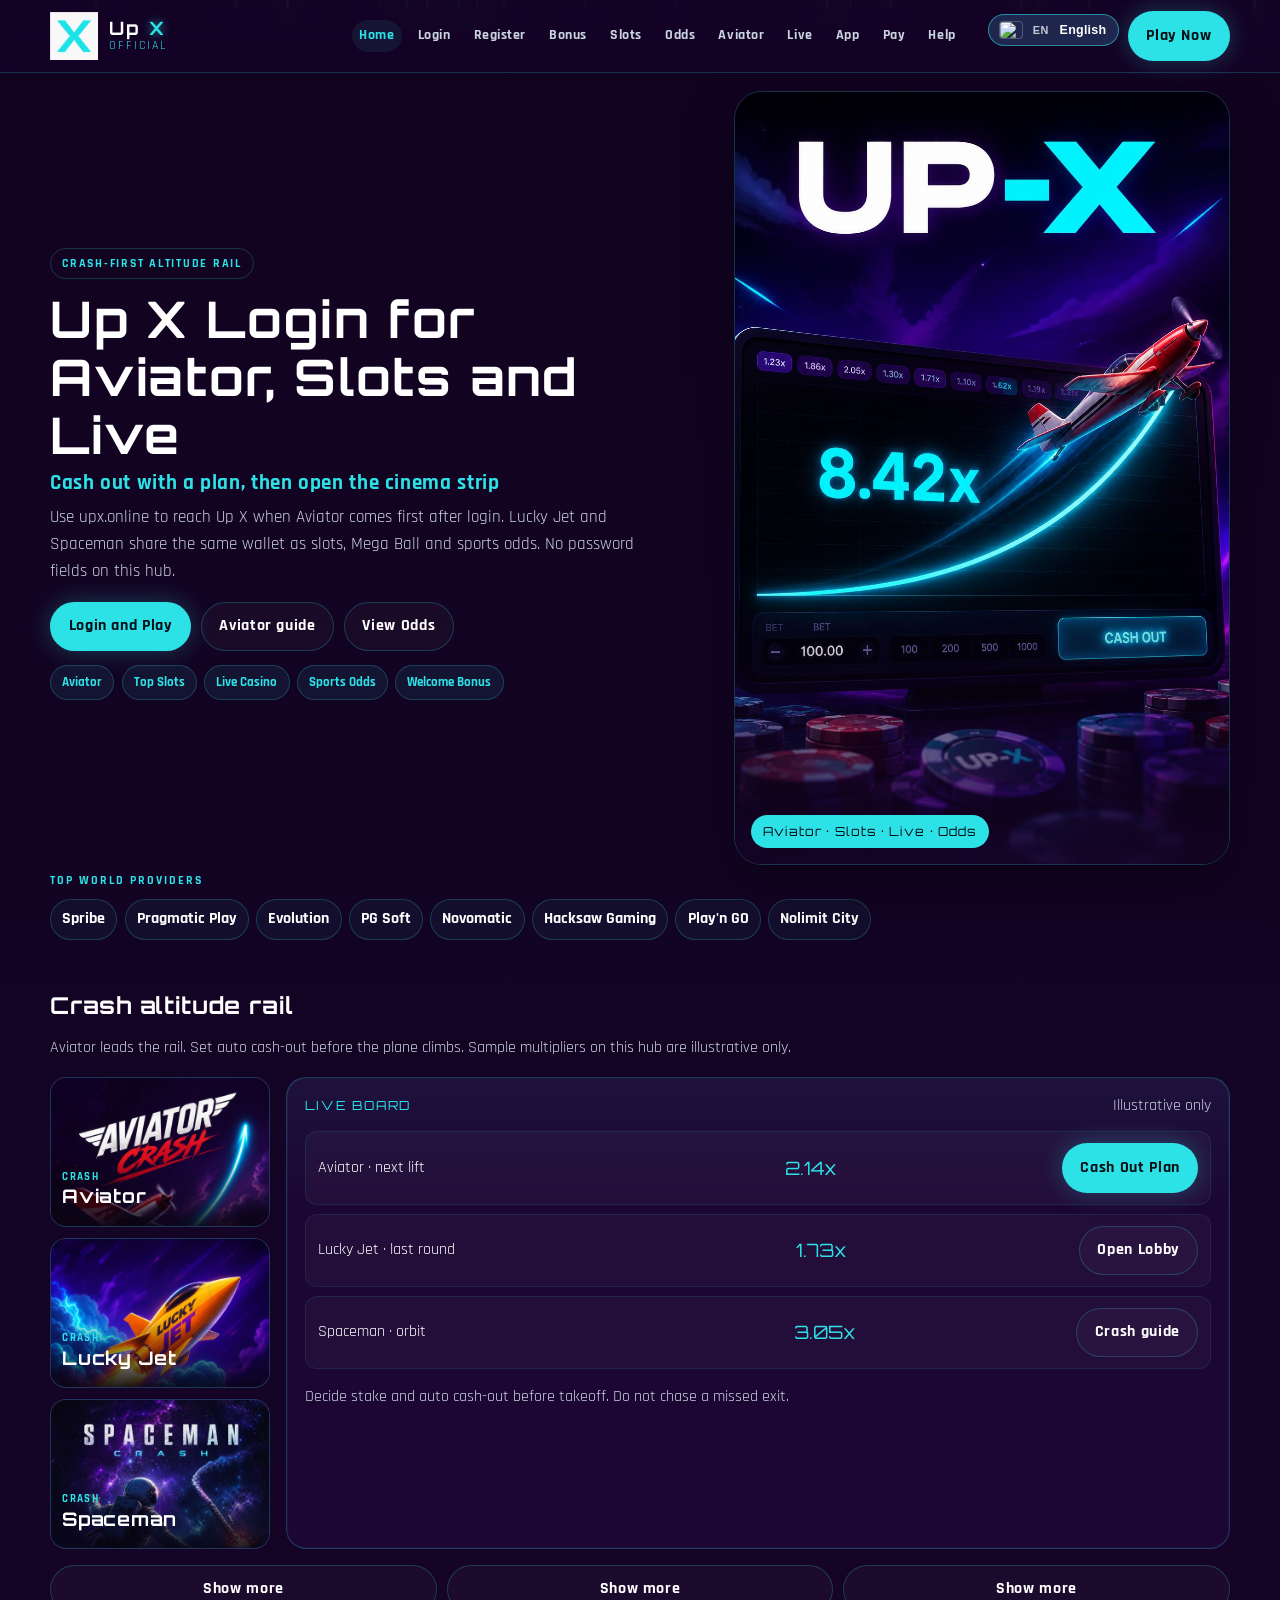
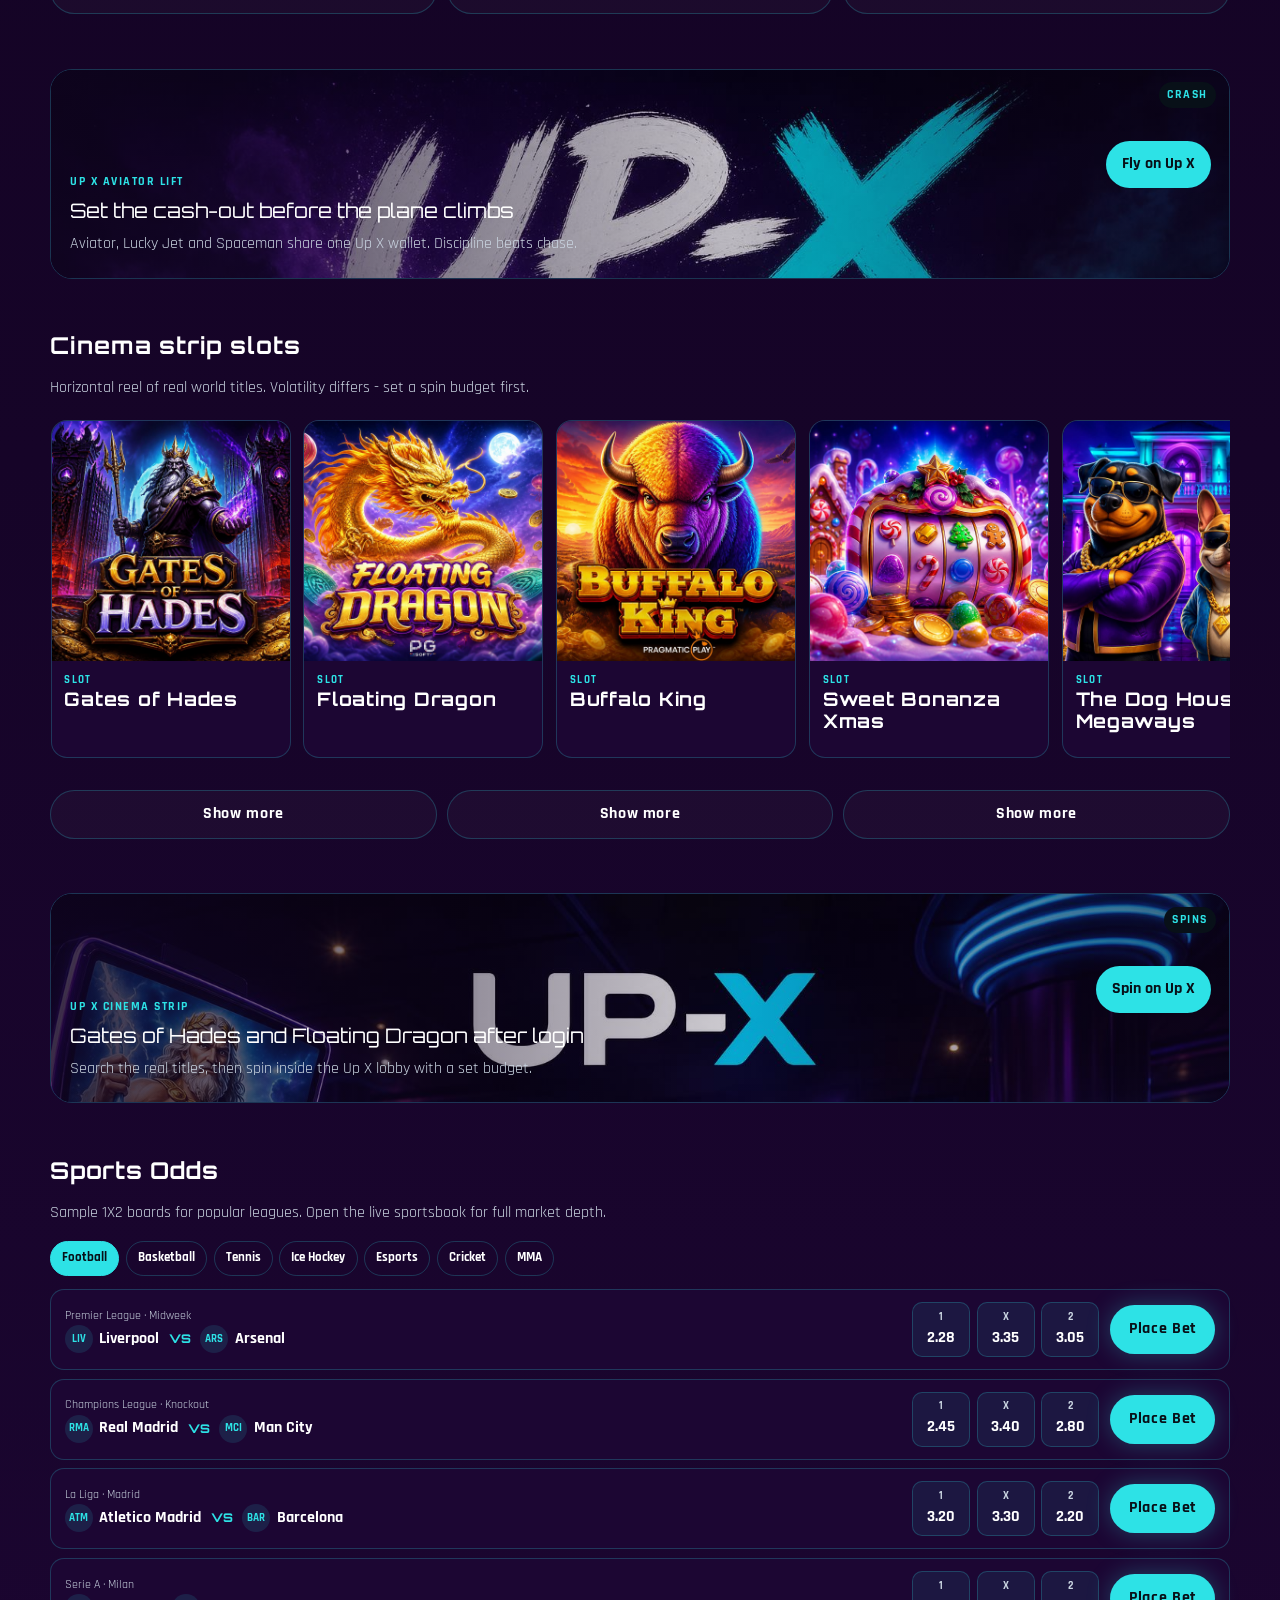
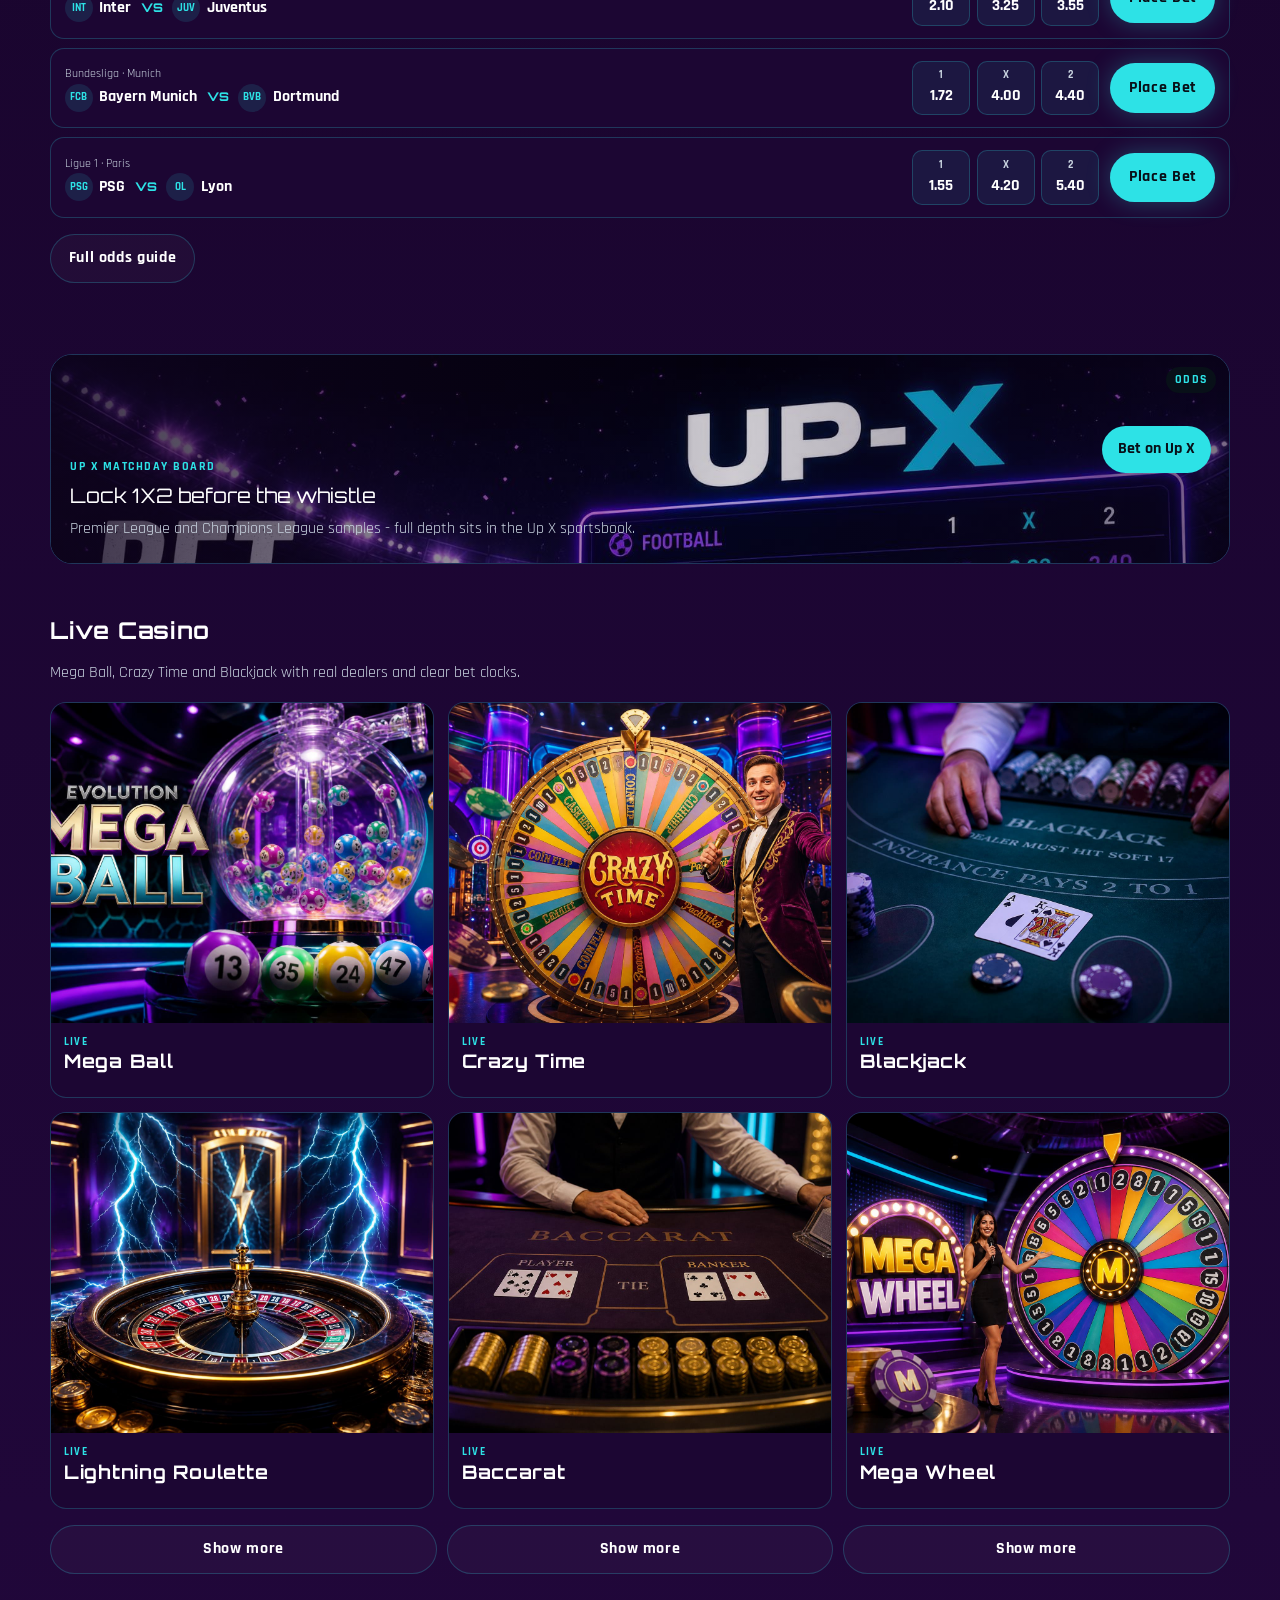
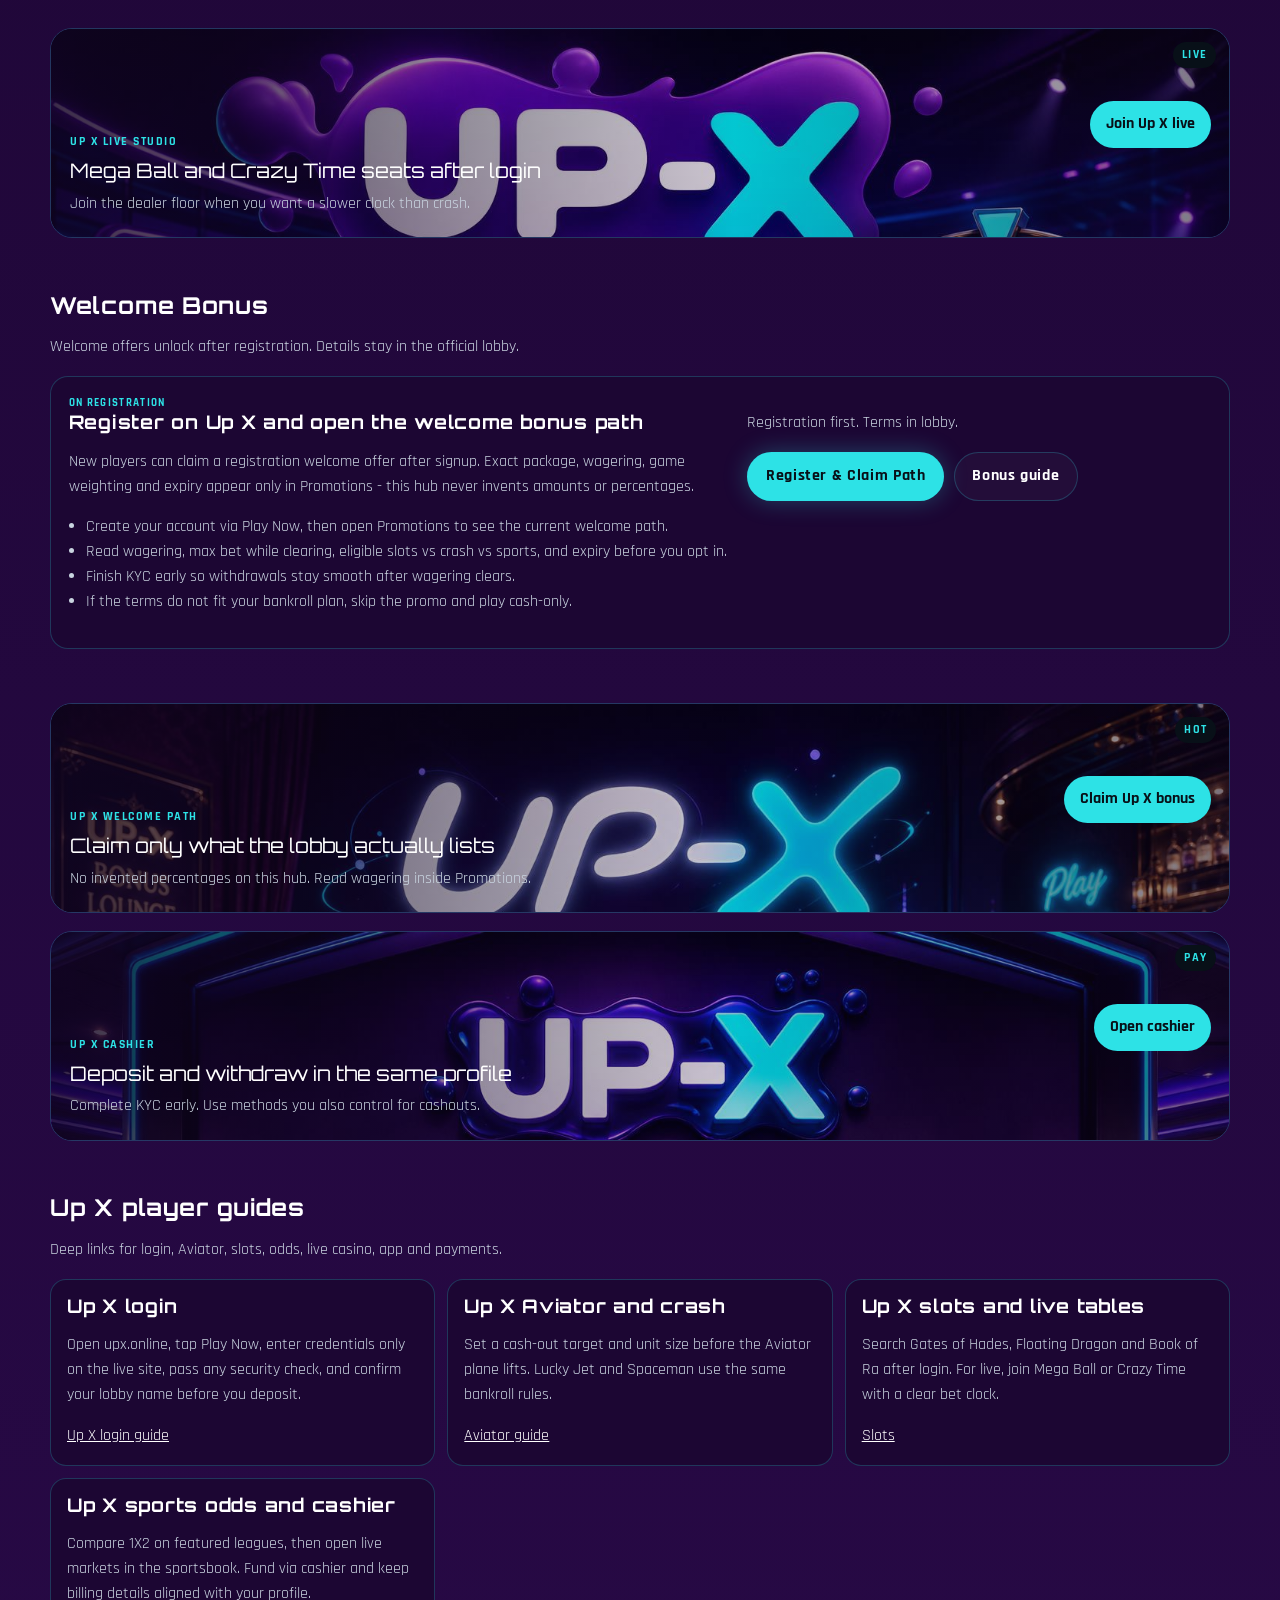
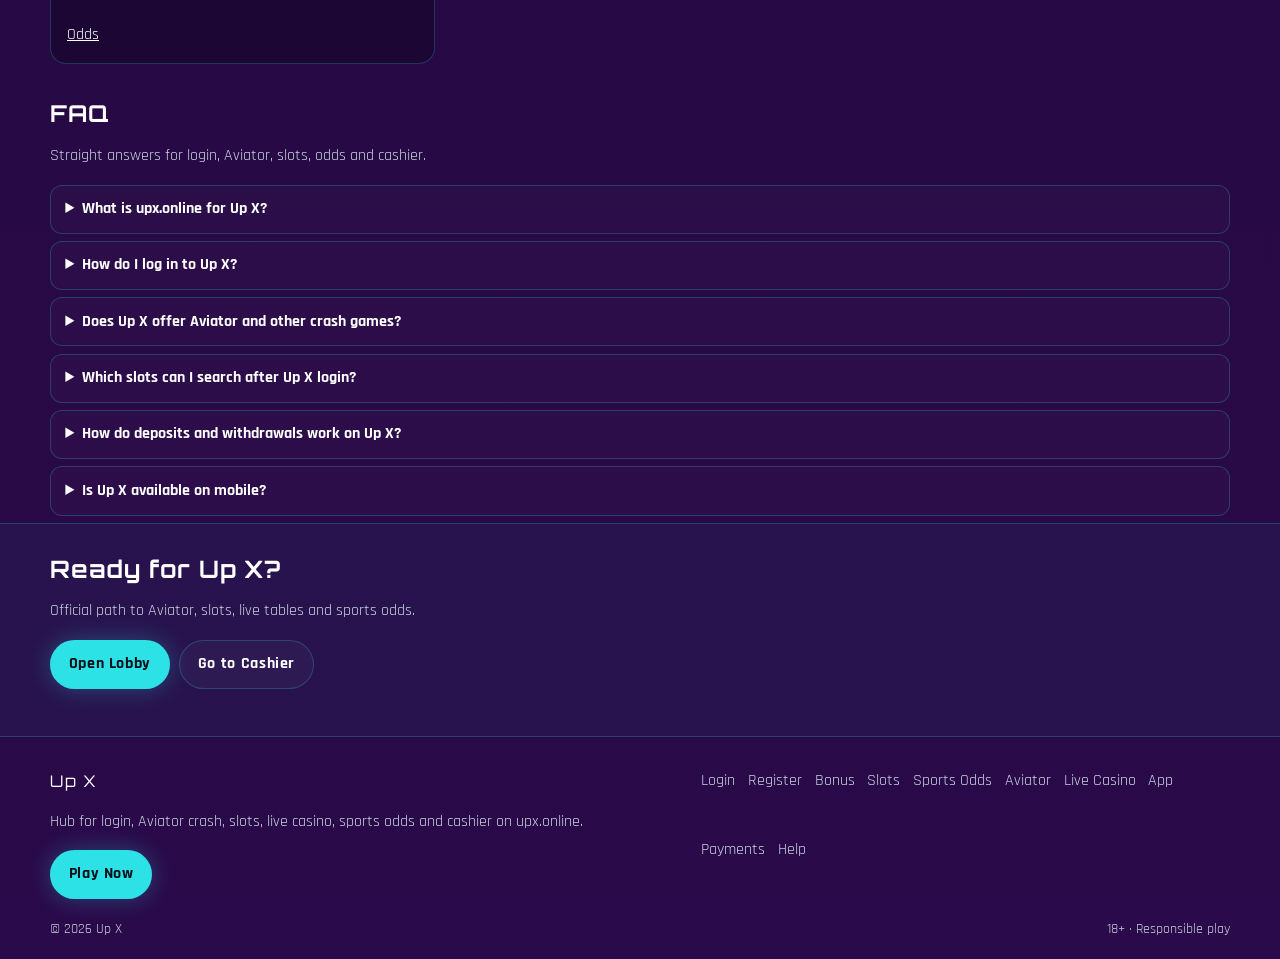
==== index.html @ b0c9d70b "Publish upx brand hub. Co-authored-by: Cursor <cursoragent@cursor.com>" ====
﻿<!DOCTYPE html>
<html lang="en">
<head>
<meta charset="utf-8">
<meta name="viewport" content="width=device-width, initial-scale=1">
<title>Up X Aviator Login, Slots & Live Casino | upx.online</title>
<meta name="description" content="Open Up X on upx.online for Aviator crash first, then slots, live tables and sports odds in one account. Login path, cashier and 18+.">
<meta name="keywords" content="Up X, Up X login, Up X Aviator, Up X slots, Gates of Hades, Floating Dragon, Buffalo King, upx.online">
<meta name="robots" content="index,follow,max-image-preview:large">
<link rel="canonical" href="https://upx.online/">
<link rel="alternate" hreflang="en" href="https://upx.online/?lang=en">
<link rel="alternate" hreflang="de" href="https://upx.online/?lang=de">
<link rel="alternate" hreflang="ru" href="https://upx.online/?lang=ru">
<link rel="alternate" hreflang="uk" href="https://upx.online/?lang=uk">
<link rel="alternate" hreflang="pl" href="https://upx.online/?lang=pl">
<link rel="alternate" hreflang="es" href="https://upx.online/?lang=es">
<link rel="alternate" hreflang="pt" href="https://upx.online/?lang=pt">
<link rel="alternate" hreflang="fr" href="https://upx.online/?lang=fr">
<link rel="alternate" hreflang="it" href="https://upx.online/?lang=it">
<link rel="alternate" hreflang="tr" href="https://upx.online/?lang=tr">
<link rel="alternate" hreflang="nl" href="https://upx.online/?lang=nl">
<link rel="alternate" hreflang="x-default" href="https://upx.online/">
<meta property="og:type" content="website">
<meta property="og:site_name" content="Up X">
<meta property="og:title" content="Up X Aviator Login, Slots & Live Casino | upx.online">
<meta property="og:description" content="Open Up X on upx.online for Aviator crash first, then slots, live tables and sports odds in one account. Login path, cashier and 18+.">
<meta property="og:url" content="https://upx.online/">
<meta property="og:image" content="https://upx.online/assets/og.jpg">
<meta name="twitter:card" content="summary_large_image">
<meta name="twitter:title" content="Up X Aviator Login, Slots & Live Casino | upx.online">
<meta name="twitter:description" content="Open Up X on upx.online for Aviator crash first, then slots, live tables and sports odds in one account. Login path, cashier and 18+.">
<meta name="twitter:image" content="https://upx.online/assets/og.jpg">
<link rel="icon" href="/favicon.ico" sizes="any">
<link rel="icon" type="image/png" sizes="48x48" href="/favicon-48x48.png">
<link rel="icon" type="image/png" sizes="96x96" href="/favicon-96x96.png">
<link rel="icon" type="image/png" sizes="192x192" href="/favicon-192x192.png">
<link rel="apple-touch-icon" sizes="180x180" href="/apple-touch-icon.png">
<link rel="manifest" href="/site.webmanifest">
<link rel="preconnect" href="https://fonts.googleapis.com">
<link rel="preconnect" href="https://fonts.gstatic.com" crossorigin>
<link href="https://fonts.googleapis.com/css2?family=Orbitron:wght@600;700&family=Rajdhani:wght@500;600;700&display=swap" rel="stylesheet">
<link rel="stylesheet" href="/css/styles.css">
<link rel="stylesheet" href="/css/i18n.css">
<script type="application/ld+json">{"@context":"https://schema.org","@type":"FAQPage","url":"https://upx.online/","mainEntity":[{"@type":"Question","name":"What is upx.online for Up X?","acceptedAnswer":{"@type":"Answer","text":"upx.online is the orientation hub for Up X login, Aviator crash, slots, live casino, sports odds and cashier. Tap Play Now and confirm you land on the live Up X platform."}},{"@type":"Question","name":"How do I log in to Up X?","acceptedAnswer":{"@type":"Answer","text":"Open Play Now from upx.online, enter your registered email or username and password on the live site, complete any security check, then confirm your account name in the lobby header."}},{"@type":"Question","name":"Does Up X offer Aviator and other crash games?","acceptedAnswer":{"@type":"Answer","text":"Yes. This hub puts Aviator, Lucky Jet and Spaceman first. Set an auto cash-out target before the round climbs."}},{"@type":"Question","name":"Which slots can I search after Up X login?","acceptedAnswer":{"@type":"Answer","text":"Search Gates of Hades, Floating Dragon, Buffalo King, Sweet Bonanza Xmas, The Dog House Megaways and Book of Ra, then set a spin budget."}},{"@type":"Question","name":"How do deposits and withdrawals work on Up X?","acceptedAnswer":{"@type":"Answer","text":"Fund via the cashier after login, complete KYC early if prompted, and use the same methods for withdrawals."}},{"@type":"Question","name":"Is Up X available on mobile?","acceptedAnswer":{"@type":"Answer","text":"One account works on phone and desktop browsers. Prefer a stable connection and log out after cash sessions on shared devices."}}]}</script>
<script type="application/ld+json">{"@context":"https://schema.org","@type":"WebSite","name":"Up X","url":"https://upx.online/","publisher":{"@type":"Organization","name":"Up X","url":"https://upx.online/","logo":"https://upx.online/assets/brand/logo.png"}}</script>
</head>
<body>
<div class="lift-field" aria-hidden="true"></div>
<header class="site-header" id="siteHeader">
<div class="wrap header-bar">
<a class="brand" href="/" aria-label="Up X home">
<span class="brand-mark"><img src="/assets/brand/logo.png" alt="Up X logo" width="48" height="48"></span>
<span class="brand-copy"><span class="brand-name">Up <span class="brand-x" data-i18n-skip="1">X</span></span><span class="brand-tag">Official</span></span>
</a>
<button class="nav-toggle" id="navToggle" aria-expanded="false" aria-controls="siteNav" type="button" aria-label="Open menu"><span></span><span></span><span></span></button>
<nav class="site-nav" id="siteNav" aria-label="Primary">
<a class="nav-link is-active" href="/">Home</a>
<a class="nav-link" href="/upx-login.html">Login</a>
<a class="nav-link" href="/upx-register.html">Register</a>
<a class="nav-link" href="/upx-bonus.html">Bonus</a>
<a class="nav-link" href="/upx-slots.html">Slots</a>
<a class="nav-link" href="/upx-odds.html">Odds</a>
<a class="nav-link" href="/upx-aviator.html">Aviator</a>
<a class="nav-link" href="/upx-live.html">Live</a>
<a class="nav-link" href="/upx-app.html">App</a>
<a class="nav-link" href="/upx-pay.html">Pay</a>
<a class="nav-link" href="/upx-help.html">Help</a>
</nav>
<div class="header-actions">
<div class="lang-switch" id="langSwitch">
<button type="button" class="lang-switch-btn" aria-haspopup="listbox" aria-expanded="false" aria-label="Language"><img class="lang-flag-img" src="https://flagcdn.com/w40/gb.png" width="22" height="16" alt="English flag" loading="lazy" decoding="async"><span class="lang-code">EN</span><span class="lang-name" data-i18n-skip="1">English</span></button>
<div class="lang-switch-panel" role="listbox"></div>
</div>
<a class="btn btn-accent header-cta" href="https://cdcdsd914.online/DsfPJkpz?sub_id_1=upx" rel="nofollow sponsored noopener" target="_blank">Play Now</a>
</div>
</div>
</header>
<section class="hero"><div class="wrap"><div class="hero-shell">
<div class="hero-copy">
<div class="eyebrow">Crash-first altitude rail</div>
<h1>Up X Login for Aviator, Slots and Live<span>Cash out with a plan, then open the cinema strip</span></h1>
<p class="lead">Use upx.online to reach Up X when Aviator comes first after login. Lucky Jet and Spaceman share the same wallet as slots, Mega Ball and sports odds. No password fields on this hub.</p>
<div class="cta-row">
<a class="btn btn-accent" href="https://cdcdsd914.online/DsfPJkpz?sub_id_1=upx" rel="nofollow sponsored noopener" target="_blank">Login and Play</a>
<a class="btn btn-ghost" href="/upx-aviator.html">Aviator guide</a>
<a class="btn btn-ghost" href="/upx-odds.html">View Odds</a>
</div>
<div class="hero-chips" aria-label="Quick links">
<a class="chip chip-hot" href="#crash">Aviator</a>
<a class="chip chip-hot" href="#slots">Top Slots</a>
<a class="chip chip-hot" href="#live">Live Casino</a>
<a class="chip chip-hot" href="#odds">Sports Odds</a>
<a class="chip chip-hot" href="#bonus">Welcome Bonus</a>
</div>
</div>
<div class="hero-visual" aria-label="Up X Aviator crash scene">
<img class="hero-img" src="/assets/hero.jpg" alt="Up X Aviator plane and crash terminal" width="768" height="1024" loading="eager">
<div class="hero-badge">Aviator  ·  Slots  ·  Live  ·  Odds</div>
</div>
</div></div></section>
<div class="wrap"><div class="providers-block">
<div class="providers-label">Top world providers</div>
<div class="providers-strip">
<a class="provider-chip" href="https://cdcdsd914.online/DsfPJkpz?sub_id_1=upx" rel="nofollow sponsored noopener" target="_blank">Spribe</a>
<a class="provider-chip" href="https://cdcdsd914.online/DsfPJkpz?sub_id_1=upx" rel="nofollow sponsored noopener" target="_blank">Pragmatic Play</a>
<a class="provider-chip" href="https://cdcdsd914.online/DsfPJkpz?sub_id_1=upx" rel="nofollow sponsored noopener" target="_blank">Evolution</a>
<a class="provider-chip" href="https://cdcdsd914.online/DsfPJkpz?sub_id_1=upx" rel="nofollow sponsored noopener" target="_blank">PG Soft</a>
<a class="provider-chip" href="https://cdcdsd914.online/DsfPJkpz?sub_id_1=upx" rel="nofollow sponsored noopener" target="_blank">Novomatic</a>
<a class="provider-chip" href="https://cdcdsd914.online/DsfPJkpz?sub_id_1=upx" rel="nofollow sponsored noopener" target="_blank">Hacksaw Gaming</a>
<a class="provider-chip" href="https://cdcdsd914.online/DsfPJkpz?sub_id_1=upx" rel="nofollow sponsored noopener" target="_blank">Play'n GO</a>
<a class="provider-chip" href="https://cdcdsd914.online/DsfPJkpz?sub_id_1=upx" rel="nofollow sponsored noopener" target="_blank">Nolimit City</a>
</div>
</div></div>
<section class="section" id="crash"><div class="wrap">
<div class="section-head">
<h2>Crash altitude rail</h2>
<p class="mute">Aviator leads the rail. Set auto cash-out before the plane climbs. Sample multipliers on this hub are illustrative only.</p>
</div>
<div class="crash-rail">
<div class="rail-stack">
<article class="rail-card"><a href="https://cdcdsd914.online/DsfPJkpz?sub_id_1=upx" rel="nofollow sponsored noopener" target="_blank"><img src="/assets/crash/crash-01.jpg" alt="Aviator" width="320" height="320" loading="lazy"><div class="card-meta"><div class="tag">Crash</div><h3>Aviator</h3></div></a></article>
<article class="rail-card"><a href="https://cdcdsd914.online/DsfPJkpz?sub_id_1=upx" rel="nofollow sponsored noopener" target="_blank"><img src="/assets/crash/crash-02.jpg" alt="Lucky Jet" width="320" height="320" loading="lazy"><div class="card-meta"><div class="tag">Crash</div><h3>Lucky Jet</h3></div></a></article>
<article class="rail-card"><a href="https://cdcdsd914.online/DsfPJkpz?sub_id_1=upx" rel="nofollow sponsored noopener" target="_blank"><img src="/assets/crash/crash-03.jpg" alt="Spaceman" width="320" height="320" loading="lazy"><div class="card-meta"><div class="tag">Crash</div><h3>Spaceman</h3></div></a></article>
</div>
<div class="terminal-board">
<div class="term-top"><span class="term-live">LIVE BOARD</span><span class="mute">Illustrative only</span></div>
<div class="term-rows">
<div class="term-row"><div>Aviator  ·  next lift</div><div class="term-mult">2.14x</div><a class="btn btn-accent" href="https://cdcdsd914.online/DsfPJkpz?sub_id_1=upx" rel="nofollow sponsored noopener" target="_blank">Cash Out Plan</a></div>
<div class="term-row"><div>Lucky Jet  ·  last round</div><div class="term-mult">1.73x</div><a class="btn btn-ghost" href="https://cdcdsd914.online/DsfPJkpz?sub_id_1=upx" rel="nofollow sponsored noopener" target="_blank">Open Lobby</a></div>
<div class="term-row"><div>Spaceman  ·  orbit</div><div class="term-mult">3.05x</div><a class="btn btn-ghost" href="/upx-aviator.html">Crash guide</a></div>
</div>
<p class="mute">Decide stake and auto cash-out before takeoff. Do not chase a missed exit.</p>
</div>
</div>
<div class="grid-more trio">
<a class="btn btn-ghost" href="https://cdcdsd914.online/DsfPJkpz?sub_id_1=upx" rel="nofollow sponsored noopener" target="_blank">Show more</a>
<a class="btn btn-ghost" href="https://cdcdsd914.online/DsfPJkpz?sub_id_1=upx" rel="nofollow sponsored noopener" target="_blank">Show more</a>
<a class="btn btn-ghost" href="https://cdcdsd914.online/DsfPJkpz?sub_id_1=upx" rel="nofollow sponsored noopener" target="_blank">Show more</a>
</div>
</div></section>
<div class="wrap"><a class="promo-fx" href="https://cdcdsd914.online/DsfPJkpz?sub_id_1=upx" rel="nofollow sponsored noopener" target="_blank"><span class="promo-badge">CRASH</span><div class="promo-media"><img src="/assets/promo/promo-crash.jpg" alt="Up X Aviator promo" width="1920" height="540" loading="lazy"></div><div class="promo-copy"><span class="promo-kicker">Up X Aviator lift</span><div class="promo-title">Set the cash-out before the plane climbs</div><p class="promo-sub">Aviator, Lucky Jet and Spaceman share one Up X wallet. Discipline beats chase.</p></div><span class="promo-cta">Fly on Up X</span></a></div>
<section class="section" id="slots"><div class="wrap">
<div class="section-head">
<h2>Cinema strip slots</h2>
<p class="mute">Horizontal reel of real world titles. Volatility differs - set a spin budget first.</p>
</div>
<div class="cinema-wrap"><div class="cinema-strip">
<article class="game-card"><a href="https://cdcdsd914.online/DsfPJkpz?sub_id_1=upx" rel="nofollow sponsored noopener" target="_blank"><img src="/assets/slots/slots-01.jpg" alt="Gates of Hades" width="320" height="240" loading="lazy"><div class="card-meta"><div class="tag">Slot</div><h3>Gates of Hades</h3></div></a></article>
<article class="game-card"><a href="https://cdcdsd914.online/DsfPJkpz?sub_id_1=upx" rel="nofollow sponsored noopener" target="_blank"><img src="/assets/slots/slots-02.jpg" alt="Floating Dragon" width="320" height="240" loading="lazy"><div class="card-meta"><div class="tag">Slot</div><h3>Floating Dragon</h3></div></a></article>
<article class="game-card"><a href="https://cdcdsd914.online/DsfPJkpz?sub_id_1=upx" rel="nofollow sponsored noopener" target="_blank"><img src="/assets/slots/slots-03.jpg" alt="Buffalo King" width="320" height="240" loading="lazy"><div class="card-meta"><div class="tag">Slot</div><h3>Buffalo King</h3></div></a></article>
<article class="game-card"><a href="https://cdcdsd914.online/DsfPJkpz?sub_id_1=upx" rel="nofollow sponsored noopener" target="_blank"><img src="/assets/slots/slots-04.jpg" alt="Sweet Bonanza Xmas" width="320" height="240" loading="lazy"><div class="card-meta"><div class="tag">Slot</div><h3>Sweet Bonanza Xmas</h3></div></a></article>
<article class="game-card"><a href="https://cdcdsd914.online/DsfPJkpz?sub_id_1=upx" rel="nofollow sponsored noopener" target="_blank"><img src="/assets/slots/slots-05.jpg" alt="The Dog House Megaways" width="320" height="240" loading="lazy"><div class="card-meta"><div class="tag">Slot</div><h3>The Dog House Megaways</h3></div></a></article>
<article class="game-card"><a href="https://cdcdsd914.online/DsfPJkpz?sub_id_1=upx" rel="nofollow sponsored noopener" target="_blank"><img src="/assets/slots/slots-06.jpg" alt="Book of Ra" width="320" height="240" loading="lazy"><div class="card-meta"><div class="tag">Slot</div><h3>Book of Ra</h3></div></a></article>
<article class="game-card"><a href="https://cdcdsd914.online/DsfPJkpz?sub_id_1=upx" rel="nofollow sponsored noopener" target="_blank"><img src="/assets/slots/slots-07.jpg" alt="Money Train 3" width="320" height="240" loading="lazy"><div class="card-meta"><div class="tag">Slot</div><h3>Money Train 3</h3></div></a></article>
<article class="game-card"><a href="https://cdcdsd914.online/DsfPJkpz?sub_id_1=upx" rel="nofollow sponsored noopener" target="_blank"><img src="/assets/slots/slots-08.jpg" alt="Extra Chilli" width="320" height="240" loading="lazy"><div class="card-meta"><div class="tag">Slot</div><h3>Extra Chilli</h3></div></a></article>
<article class="game-card"><a href="https://cdcdsd914.online/DsfPJkpz?sub_id_1=upx" rel="nofollow sponsored noopener" target="_blank"><img src="/assets/slots/slots-09.jpg" alt="Dead or Alive 2" width="320" height="240" loading="lazy"><div class="card-meta"><div class="tag">Slot</div><h3>Dead or Alive 2</h3></div></a></article>
<article class="game-card"><a href="https://cdcdsd914.online/DsfPJkpz?sub_id_1=upx" rel="nofollow sponsored noopener" target="_blank"><img src="/assets/slots/slots-10.jpg" alt="Le Bandit" width="320" height="240" loading="lazy"><div class="card-meta"><div class="tag">Slot</div><h3>Le Bandit</h3></div></a></article>
</div></div>
<div class="grid-more trio">
<a class="btn btn-ghost" href="https://cdcdsd914.online/DsfPJkpz?sub_id_1=upx" rel="nofollow sponsored noopener" target="_blank">Show more</a>
<a class="btn btn-ghost" href="https://cdcdsd914.online/DsfPJkpz?sub_id_1=upx" rel="nofollow sponsored noopener" target="_blank">Show more</a>
<a class="btn btn-ghost" href="https://cdcdsd914.online/DsfPJkpz?sub_id_1=upx" rel="nofollow sponsored noopener" target="_blank">Show more</a>
</div>
</div></section>
<div class="wrap"><a class="promo-fx" href="https://cdcdsd914.online/DsfPJkpz?sub_id_1=upx" rel="nofollow sponsored noopener" target="_blank"><span class="promo-badge">SPINS</span><div class="promo-media"><img src="/assets/promo/promo-slots.jpg" alt="Up X slots promo" width="1920" height="540" loading="lazy"></div><div class="promo-copy"><span class="promo-kicker">Up X cinema strip</span><div class="promo-title">Gates of Hades and Floating Dragon after login</div><p class="promo-sub">Search the real titles, then spin inside the Up X lobby with a set budget.</p></div><span class="promo-cta">Spin on Up X</span></a></div>
<section class="section" id="odds"><div class="wrap">
<div class="section-head">
<h2>Sports Odds</h2>
<p class="mute">Sample 1X2 boards for popular leagues. Open the live sportsbook for full market depth.</p>
</div>
<nav class="odds-sports" aria-label="Sports markets">
<a class="odds-sport is-active" href="https://cdcdsd914.online/DsfPJkpz?sub_id_1=upx" rel="nofollow sponsored noopener" target="_blank">Football</a>
<a class="odds-sport" href="https://cdcdsd914.online/DsfPJkpz?sub_id_1=upx" rel="nofollow sponsored noopener" target="_blank">Basketball</a>
<a class="odds-sport" href="https://cdcdsd914.online/DsfPJkpz?sub_id_1=upx" rel="nofollow sponsored noopener" target="_blank">Tennis</a>
<a class="odds-sport" href="https://cdcdsd914.online/DsfPJkpz?sub_id_1=upx" rel="nofollow sponsored noopener" target="_blank">Ice Hockey</a>
<a class="odds-sport" href="https://cdcdsd914.online/DsfPJkpz?sub_id_1=upx" rel="nofollow sponsored noopener" target="_blank">Esports</a>
<a class="odds-sport" href="https://cdcdsd914.online/DsfPJkpz?sub_id_1=upx" rel="nofollow sponsored noopener" target="_blank">Cricket</a>
<a class="odds-sport" href="https://cdcdsd914.online/DsfPJkpz?sub_id_1=upx" rel="nofollow sponsored noopener" target="_blank">MMA</a>
</nav>
<div class="odds-board">
<article class="odds-row"><div><div class="odds-meta">Premier League  ·  Midweek</div><div class="odds-match"><span class="team"><span class="team-badge">LIV</span><span class="team-name">Liverpool</span></span><span class="odds-vs">VS</span><span class="team"><span class="team-badge">ARS</span><span class="team-name">Arsenal</span></span></div></div><div class="odds-prices"><div class="price"><small>1</small>2.28</div><div class="price"><small>X</small>3.35</div><div class="price"><small>2</small>3.05</div></div><a class="btn btn-accent" href="https://cdcdsd914.online/DsfPJkpz?sub_id_1=upx" rel="nofollow sponsored noopener" target="_blank">Place Bet</a></article>
<article class="odds-row"><div><div class="odds-meta">Champions League  ·  Knockout</div><div class="odds-match"><span class="team"><span class="team-badge">RMA</span><span class="team-name">Real Madrid</span></span><span class="odds-vs">VS</span><span class="team"><span class="team-badge">MCI</span><span class="team-name">Man City</span></span></div></div><div class="odds-prices"><div class="price"><small>1</small>2.45</div><div class="price"><small>X</small>3.40</div><div class="price"><small>2</small>2.80</div></div><a class="btn btn-accent" href="https://cdcdsd914.online/DsfPJkpz?sub_id_1=upx" rel="nofollow sponsored noopener" target="_blank">Place Bet</a></article>
<article class="odds-row"><div><div class="odds-meta">La Liga  ·  Madrid</div><div class="odds-match"><span class="team"><span class="team-badge">ATM</span><span class="team-name">Atletico Madrid</span></span><span class="odds-vs">VS</span><span class="team"><span class="team-badge">BAR</span><span class="team-name">Barcelona</span></span></div></div><div class="odds-prices"><div class="price"><small>1</small>3.20</div><div class="price"><small>X</small>3.30</div><div class="price"><small>2</small>2.20</div></div><a class="btn btn-accent" href="https://cdcdsd914.online/DsfPJkpz?sub_id_1=upx" rel="nofollow sponsored noopener" target="_blank">Place Bet</a></article>
<article class="odds-row"><div><div class="odds-meta">Serie A  ·  Milan</div><div class="odds-match"><span class="team"><span class="team-badge">INT</span><span class="team-name">Inter</span></span><span class="odds-vs">VS</span><span class="team"><span class="team-badge">JUV</span><span class="team-name">Juventus</span></span></div></div><div class="odds-prices"><div class="price"><small>1</small>2.10</div><div class="price"><small>X</small>3.25</div><div class="price"><small>2</small>3.55</div></div><a class="btn btn-accent" href="https://cdcdsd914.online/DsfPJkpz?sub_id_1=upx" rel="nofollow sponsored noopener" target="_blank">Place Bet</a></article>
<article class="odds-row"><div><div class="odds-meta">Bundesliga  ·  Munich</div><div class="odds-match"><span class="team"><span class="team-badge">FCB</span><span class="team-name">Bayern Munich</span></span><span class="odds-vs">VS</span><span class="team"><span class="team-badge">BVB</span><span class="team-name">Dortmund</span></span></div></div><div class="odds-prices"><div class="price"><small>1</small>1.72</div><div class="price"><small>X</small>4.00</div><div class="price"><small>2</small>4.40</div></div><a class="btn btn-accent" href="https://cdcdsd914.online/DsfPJkpz?sub_id_1=upx" rel="nofollow sponsored noopener" target="_blank">Place Bet</a></article>
<article class="odds-row"><div><div class="odds-meta">Ligue 1  ·  Paris</div><div class="odds-match"><span class="team"><span class="team-badge">PSG</span><span class="team-name">PSG</span></span><span class="odds-vs">VS</span><span class="team"><span class="team-badge">OL</span><span class="team-name">Lyon</span></span></div></div><div class="odds-prices"><div class="price"><small>1</small>1.55</div><div class="price"><small>X</small>4.20</div><div class="price"><small>2</small>5.40</div></div><a class="btn btn-accent" href="https://cdcdsd914.online/DsfPJkpz?sub_id_1=upx" rel="nofollow sponsored noopener" target="_blank">Place Bet</a></article>
</div>
<p style="margin-top:1rem"><a class="btn btn-ghost" href="/upx-odds.html">Full odds guide</a></p>
</div></section>
<div class="wrap"><a class="promo-fx" href="https://cdcdsd914.online/DsfPJkpz?sub_id_1=upx" rel="nofollow sponsored noopener" target="_blank"><span class="promo-badge">ODDS</span><div class="promo-media"><img src="/assets/promo/promo-odds.jpg" alt="Up X odds promo" width="1920" height="540" loading="lazy"></div><div class="promo-copy"><span class="promo-kicker">Up X matchday board</span><div class="promo-title">Lock 1X2 before the whistle</div><p class="promo-sub">Premier League and Champions League samples - full depth sits in the Up X sportsbook.</p></div><span class="promo-cta">Bet on Up X</span></a></div>
<section class="section" id="live"><div class="wrap">
<div class="section-head">
<h2>Live Casino</h2>
<p class="mute">Mega Ball, Crazy Time and Blackjack with real dealers and clear bet clocks.</p>
</div>
<div class="live-grid">
<article class="game-card"><a href="https://cdcdsd914.online/DsfPJkpz?sub_id_1=upx" rel="nofollow sponsored noopener" target="_blank"><img src="/assets/live/live-01.jpg" alt="Mega Ball" width="320" height="320" loading="lazy"><div class="card-meta"><div class="tag">Live</div><h3>Mega Ball</h3></div></a></article>
<article class="game-card"><a href="https://cdcdsd914.online/DsfPJkpz?sub_id_1=upx" rel="nofollow sponsored noopener" target="_blank"><img src="/assets/live/live-02.jpg" alt="Crazy Time" width="320" height="320" loading="lazy"><div class="card-meta"><div class="tag">Live</div><h3>Crazy Time</h3></div></a></article>
<article class="game-card"><a href="https://cdcdsd914.online/DsfPJkpz?sub_id_1=upx" rel="nofollow sponsored noopener" target="_blank"><img src="/assets/live/live-03.jpg" alt="Blackjack" width="320" height="320" loading="lazy"><div class="card-meta"><div class="tag">Live</div><h3>Blackjack</h3></div></a></article>
<article class="game-card"><a href="https://cdcdsd914.online/DsfPJkpz?sub_id_1=upx" rel="nofollow sponsored noopener" target="_blank"><img src="/assets/live/live-04.jpg" alt="Lightning Roulette" width="320" height="320" loading="lazy"><div class="card-meta"><div class="tag">Live</div><h3>Lightning Roulette</h3></div></a></article>
<article class="game-card"><a href="https://cdcdsd914.online/DsfPJkpz?sub_id_1=upx" rel="nofollow sponsored noopener" target="_blank"><img src="/assets/live/live-05.jpg" alt="Baccarat" width="320" height="320" loading="lazy"><div class="card-meta"><div class="tag">Live</div><h3>Baccarat</h3></div></a></article>
<article class="game-card"><a href="https://cdcdsd914.online/DsfPJkpz?sub_id_1=upx" rel="nofollow sponsored noopener" target="_blank"><img src="/assets/live/live-06.jpg" alt="Mega Wheel" width="320" height="320" loading="lazy"><div class="card-meta"><div class="tag">Live</div><h3>Mega Wheel</h3></div></a></article>
</div>
<div class="grid-more trio">
<a class="btn btn-ghost" href="https://cdcdsd914.online/DsfPJkpz?sub_id_1=upx" rel="nofollow sponsored noopener" target="_blank">Show more</a>
<a class="btn btn-ghost" href="https://cdcdsd914.online/DsfPJkpz?sub_id_1=upx" rel="nofollow sponsored noopener" target="_blank">Show more</a>
<a class="btn btn-ghost" href="https://cdcdsd914.online/DsfPJkpz?sub_id_1=upx" rel="nofollow sponsored noopener" target="_blank">Show more</a>
</div>
</div></section>
<div class="wrap"><a class="promo-fx" href="https://cdcdsd914.online/DsfPJkpz?sub_id_1=upx" rel="nofollow sponsored noopener" target="_blank"><span class="promo-badge">LIVE</span><div class="promo-media"><img src="/assets/promo/promo-live.jpg" alt="Up X live promo" width="1920" height="540" loading="lazy"></div><div class="promo-copy"><span class="promo-kicker">Up X live studio</span><div class="promo-title">Mega Ball and Crazy Time seats after login</div><p class="promo-sub">Join the dealer floor when you want a slower clock than crash.</p></div><span class="promo-cta">Join Up X live</span></a></div>
<section class="section" id="bonus"><div class="wrap">
<div class="section-head">
<h2>Welcome Bonus</h2>
<p class="mute">Welcome offers unlock after registration. Details stay in the official lobby.</p>
</div>
<div class="bonus-box">
<div>
<div class="tag">On registration</div>
<h3>Register on Up X and open the welcome bonus path</h3>
<p class="mute">New players can claim a registration welcome offer after signup. Exact package, wagering, game weighting and expiry appear only in Promotions - this hub never invents amounts or percentages.</p>
<ul class="mute">
<li>Create your account via Play Now, then open Promotions to see the current welcome path.</li>
<li>Read wagering, max bet while clearing, eligible slots vs crash vs sports, and expiry before you opt in.</li>
<li>Finish KYC early so withdrawals stay smooth after wagering clears.</li>
<li>If the terms do not fit your bankroll plan, skip the promo and play cash-only.</li>
</ul>
</div>
<div>
<p class="mute">Registration first. Terms in lobby.</p>
<div class="cta-row">
<a class="btn btn-accent" href="https://cdcdsd914.online/DsfPJkpz?sub_id_1=upx" rel="nofollow sponsored noopener" target="_blank">Register &amp; Claim Path</a>
<a class="btn btn-ghost" href="/upx-bonus.html">Bonus guide</a>
</div>
</div>
</div>
</div></section>
<div class="wrap"><a class="promo-fx" href="https://cdcdsd914.online/DsfPJkpz?sub_id_1=upx" rel="nofollow sponsored noopener" target="_blank"><span class="promo-badge">HOT</span><div class="promo-media"><img src="/assets/promo/promo-bonus.jpg" alt="Up X bonus promo" width="1920" height="540" loading="lazy"></div><div class="promo-copy"><span class="promo-kicker">Up X welcome path</span><div class="promo-title">Claim only what the lobby actually lists</div><p class="promo-sub">No invented percentages on this hub. Read wagering inside Promotions.</p></div><span class="promo-cta">Claim Up X bonus</span></a></div>
<div class="wrap"><a class="promo-fx" href="https://cdcdsd914.online/DsfPJkpz?sub_id_1=upx" rel="nofollow sponsored noopener" target="_blank"><span class="promo-badge">PAY</span><div class="promo-media"><img src="/assets/promo/promo-pay.jpg" alt="Up X cashier promo" width="1920" height="540" loading="lazy"></div><div class="promo-copy"><span class="promo-kicker">Up X cashier</span><div class="promo-title">Deposit and withdraw in the same profile</div><p class="promo-sub">Complete KYC early. Use methods you also control for cashouts.</p></div><span class="promo-cta">Open cashier</span></a></div>
<section class="section" id="seo"><div class="wrap">
<div class="section-head">
<h2>Up X player guides</h2>
<p class="mute">Deep links for login, Aviator, slots, odds, live casino, app and payments.</p>
</div>
<div class="seo-stack">
<article class="seo-card"><h3>Up X login</h3><p class="mute">Open upx.online, tap Play Now, enter credentials only on the live site, pass any security check, and confirm your lobby name before you deposit.</p><a href="/upx-login.html">Up X login guide</a></article>
<article class="seo-card"><h3>Up X Aviator and crash</h3><p class="mute">Set a cash-out target and unit size before the Aviator plane lifts. Lucky Jet and Spaceman use the same bankroll rules.</p><a href="/upx-aviator.html">Aviator guide</a></article>
<article class="seo-card"><h3>Up X slots and live tables</h3><p class="mute">Search Gates of Hades, Floating Dragon and Book of Ra after login. For live, join Mega Ball or Crazy Time with a clear bet clock.</p><a href="/upx-slots.html">Slots</a></article>
<article class="seo-card"><h3>Up X sports odds and cashier</h3><p class="mute">Compare 1X2 on featured leagues, then open live markets in the sportsbook. Fund via cashier and keep billing details aligned with your profile.</p><a href="/upx-odds.html">Odds</a></article>
</div>
</div></section>
<section class="faq wrap" id="faq">
<div class="section-head"><h2>FAQ</h2><p class="mute">Straight answers for login, Aviator, slots, odds and cashier.</p></div>
<div class="faq-list">
<details class="faq-item"><summary>What is upx.online for Up X?</summary><p>upx.online is the orientation hub for Up X login, Aviator crash, slots, live casino, sports odds and cashier. Tap Play Now and confirm you land on the live Up X platform.</p></details>
<details class="faq-item"><summary>How do I log in to Up X?</summary><p>Open Play Now from upx.online, enter your registered email or username and password on the live site, complete any security check, then confirm your account name in the lobby header.</p></details>
<details class="faq-item"><summary>Does Up X offer Aviator and other crash games?</summary><p>Yes. This hub puts Aviator, Lucky Jet and Spaceman first. Set an auto cash-out target before the round climbs.</p></details>
<details class="faq-item"><summary>Which slots can I search after Up X login?</summary><p>Search Gates of Hades, Floating Dragon, Buffalo King, Sweet Bonanza Xmas, The Dog House Megaways and Book of Ra, then set a spin budget.</p></details>
<details class="faq-item"><summary>How do deposits and withdrawals work on Up X?</summary><p>Fund via the cashier after login, complete KYC early if prompted, and use the same methods for withdrawals.</p></details>
<details class="faq-item"><summary>Is Up X available on mobile?</summary><p>One account works on phone and desktop browsers. Prefer a stable connection and log out after cash sessions on shared devices.</p></details>
</div>
</section>
<section class="cta-band"><div class="wrap">
<h2>Ready for Up X?</h2>
<p class="mute">Official path to Aviator, slots, live tables and sports odds.</p>
<div class="cta-row">
<a class="btn btn-accent" href="https://cdcdsd914.online/DsfPJkpz?sub_id_1=upx" rel="nofollow sponsored noopener" target="_blank">Open Lobby</a>
<a class="btn btn-ghost" href="https://cdcdsd914.online/DsfPJkpz?sub_id_1=upx" rel="nofollow sponsored noopener" target="_blank">Go to Cashier</a>
</div>
</div></section>
<footer class="site-footer">
<div class="wrap footer-grid">
<div>
<div class="footer-brand">Up X</div>
<p class="mute">Hub for login, Aviator crash, slots, live casino, sports odds and cashier on upx.online.</p>
<a class="btn btn-accent" href="https://cdcdsd914.online/DsfPJkpz?sub_id_1=upx" rel="nofollow sponsored noopener" target="_blank">Play Now</a>
</div>
<div class="footer-links">
<a href="/upx-login.html">Login</a>
<a href="/upx-register.html">Register</a>
<a href="/upx-bonus.html">Bonus</a>
<a href="/upx-slots.html">Slots</a>
<a href="/upx-odds.html">Sports Odds</a>
<a href="/upx-aviator.html">Aviator</a>
<a href="/upx-live.html">Live Casino</a>
<a href="/upx-app.html">App</a>
<a href="/upx-pay.html">Payments</a>
<a href="/upx-help.html">Help</a>
</div>
</div>
<div class="wrap footer-base"><span>&copy; 2026 Up X</span><span>18+  ·  Responsible play</span></div>
</footer>
<script src="/js/main.js"></script>
<script src="/js/i18n-dict.js"></script>
<script src="/js/i18n-extra.js"></script>
<script src="/js/i18n-pages.js"></script>
<script src="/js/i18n-pages2.js"></script>
<script src="/js/i18n-pages3.js"></script>
<script src="/js/i18n-pages4.js"></script>
<script src="/js/i18n-pages5.js"></script>
<script src="/js/i18n.js"></script>
</body>
</html>
---- css/styles.css ----
:root{
  --bg:#160428;
  --bg-2:#2A0A4A;
  --surface:#1c0633;
  --surface-2:#24083f;
  --text:#FFFFFF;
  --mute:#c9d4e0;
  --accent:#2DE2E6;
  --accent-2:#7af4f6;
  --line:rgba(45,226,230,.22);
  --danger:#ff4d6d;
  --radius:18px;
  --wrap:1180px;
  --font:"Rajdhani",system-ui,sans-serif;
  --display:"Orbitron",system-ui,sans-serif;
}
*{box-sizing:border-box}
html,body{margin:0;padding:0}
html{scroll-behavior:smooth}
body{
  font-family:var(--font);
  background:
    radial-gradient(1200px 700px at 80% -10%,rgba(45,226,230,.12),transparent 50%),
    linear-gradient(180deg,#110320 0%,var(--bg) 28%,var(--bg-2) 100%);
  color:var(--text);
  line-height:1.55;
  min-height:100%;
}
img{max-width:100%;display:block}
a{color:inherit}
.wrap{width:min(var(--wrap),calc(100% - 1.6rem));margin-inline:auto}
.mute{color:var(--mute)}
.site-header{
  position:sticky;top:0;z-index:50;
  background:rgba(22,4,40,.72);
  backdrop-filter:blur(16px);
  border-bottom:1px solid var(--line);
}
.site-header.is-solid{background:rgba(22,4,40,.94)}
.header-bar{
  display:flex;align-items:center;gap:.8rem;
  min-height:72px;padding:.55rem 0;
}
.brand{display:flex;align-items:center;gap:.7rem;text-decoration:none;min-width:0}
.brand-mark{
  width:48px;height:48px;flex:0 0 48px;
  display:grid;place-items:center;
}
.brand-mark img{width:48px;height:48px;object-fit:contain}
.brand-copy{display:flex;flex-direction:column;min-width:0}
.brand-name{
  font-family:var(--display);
  font-size:1.15rem;letter-spacing:.12em;font-weight:700;
  line-height:1.05;padding-top:.08em;
}
.brand-x{
  color:var(--accent);
  text-shadow:0 0 10px rgba(45,226,230,.7);
  animation:xPulse 1.8s ease-in-out infinite;
}
.brand-tag{font-size:.72rem;letter-spacing:.16em;text-transform:uppercase;color:var(--accent)}
.site-nav{display:flex;flex-wrap:wrap;gap:.2rem .55rem;margin-left:auto}
.nav-link{
  text-decoration:none;font-weight:700;font-size:.86rem;letter-spacing:.04em;
  padding:.35rem .45rem;border-radius:999px;color:var(--mute);
}
.nav-link.is-active,.nav-link:hover{color:var(--accent);background:rgba(45,226,230,.08)}
.header-actions{display:flex;align-items:center;gap:.55rem;margin-left:.4rem}
.nav-toggle{display:none;width:42px;height:42px;border:1px solid var(--line);background:transparent;border-radius:10px}
.nav-toggle span{display:block;height:2px;margin:6px 9px;background:var(--accent)}
.btn{
  display:inline-flex;align-items:center;justify-content:center;gap:.4rem;
  min-height:44px;padding:.7rem 1.1rem;border-radius:999px;text-decoration:none;
  font-weight:800;letter-spacing:.04em;border:1px solid transparent;
}
.btn-accent{
  background:var(--accent);color:#081018;
  box-shadow:0 0 24px rgba(45,226,230,.28);
}
.btn-ghost{border-color:var(--line);color:var(--text);background:rgba(255,255,255,.03)}
.hero{padding:1.1rem 0 0}
.hero-shell{
  display:grid;grid-template-columns:minmax(0,1fr) minmax(280px,42%);
  gap:1.2rem;align-items:stretch;min-height:min(86vh,820px);
}
.hero-copy{display:flex;flex-direction:column;justify-content:center;padding:1rem 0 1.4rem}
.eyebrow{
  width:fit-content;padding:.28rem .7rem;border:1px solid var(--line);
  border-radius:999px;color:var(--accent);font-size:.78rem;letter-spacing:.14em;
  text-transform:uppercase;font-weight:800;
}
h1,h2,h3{font-family:var(--display);letter-spacing:.04em;line-height:1.15;margin:0 0 .55rem}
h1{font-size:clamp(1.7rem,4.4vw,3.15rem);margin-top:.7rem}
h1 span,h1 em{
  display:block;margin-top:.45rem;font-size:.42em;font-style:normal;
  color:var(--accent);font-family:var(--font);letter-spacing:.03em;font-weight:700;
}
.lead{font-size:1.08rem;max-width:38rem;color:var(--mute);margin:0 0 1.1rem}
.cta-row{display:flex;flex-wrap:wrap;gap:.6rem;margin-bottom:.9rem}
.hero-chips{display:flex;flex-wrap:wrap;gap:.45rem}
.chip,.odds-sport{
  display:inline-flex;align-items:center;padding:.38rem .7rem;border-radius:999px;
  border:1px solid var(--line);text-decoration:none;font-weight:700;font-size:.84rem;
}
.chip-hot{background:rgba(45,226,230,.08);color:var(--accent)}
.hero-visual{
  position:relative;border-radius:28px;overflow:hidden;min-height:520px;
  border:1px solid var(--line);box-shadow:0 20px 50px rgba(0,0,0,.35);
}
.hero-img{width:100%;height:100%;object-fit:cover;object-position:top center;min-height:520px}
.hero-visual::after{
  content:"";position:absolute;inset:auto 0 0;height:34%;
  background:linear-gradient(180deg,transparent,rgba(22,4,40,.88));
}
.hero-badge{
  position:absolute;left:1rem;bottom:1rem;z-index:2;
  font-family:var(--display);font-size:.78rem;letter-spacing:.08em;color:#081018;
  background:var(--accent);padding:.4rem .7rem;border-radius:999px;
}
.lift-field{position:fixed;inset:0;pointer-events:none;overflow:hidden;z-index:1}
.lift-dot{
  position:absolute;width:3px;height:10px;border-radius:99px;
  background:rgba(45,226,230,.55);
  animation:rise 7s linear infinite;
}
.section{padding:2.3rem 0}
.section-head{margin-bottom:1rem}
.section-head h2{font-size:1.45rem}
.crash-rail{
  display:grid;grid-template-columns:220px minmax(0,1fr);
  gap:1rem;align-items:stretch;
}
.rail-stack{display:flex;flex-direction:column;gap:.7rem}
.rail-card{
  position:relative;overflow:hidden;border-radius:16px;min-height:148px;
  border:1px solid var(--line);background:var(--surface);
}
.rail-card img{width:100%;height:148px;object-fit:cover;object-position:center top}
.rail-card .card-meta{position:absolute;left:0;right:0;bottom:0;padding:.55rem .7rem;background:linear-gradient(180deg,transparent,rgba(8,4,16,.9))}
.rail-card a{color:inherit;text-decoration:none}
.terminal-board{
  border:1px solid var(--line);
  background:
    linear-gradient(180deg,rgba(45,226,230,.05),transparent 28%),
    var(--surface);
  border-radius:20px;padding:1rem 1.1rem 1.15rem;
  box-shadow:inset 0 0 0 1px rgba(45,226,230,.05);
}
.term-top{display:flex;justify-content:space-between;gap:1rem;align-items:center;margin-bottom:.8rem}
.term-live{color:var(--accent);font-family:var(--display);letter-spacing:.14em;font-size:.78rem}
.term-rows{display:grid;gap:.55rem}
.term-row{
  display:grid;grid-template-columns:1.2fr .7fr auto;gap:.6rem;align-items:center;
  padding:.7rem .75rem;border-radius:12px;background:rgba(255,255,255,.03);
  border:1px solid rgba(45,226,230,.1);
}
.term-mult{font-family:var(--display);color:var(--accent);font-size:1.15rem}
.cinema-wrap{overflow:hidden}
.cinema-strip{
  display:flex;gap:.8rem;overflow-x:auto;padding:.2rem .1rem 1rem;
  scroll-snap-type:x mandatory;
}
.cinema-strip .game-card{flex:0 0 min(78vw,240px);scroll-snap-align:start}
.game-card{
  background:var(--surface);border:1px solid var(--line);border-radius:16px;overflow:hidden;
  transition:transform .45s cubic-bezier(.2,1.4,.3,1), box-shadow .45s;
}
.game-card a{color:inherit;text-decoration:none}
.game-card img{width:100%;aspect-ratio:4/3;object-fit:cover;object-position:top center}
.game-card:hover{transform:translateY(-10px);box-shadow:0 16px 30px rgba(45,226,230,.16)}
.card-meta{padding:.7rem .8rem 1rem}
.tag{font-size:.7rem;letter-spacing:.12em;text-transform:uppercase;color:var(--accent);font-weight:800}
.card-grid,.crash-grid,.live-grid{display:grid;grid-template-columns:repeat(3,minmax(0,1fr));gap:.85rem}
.grid-more{display:flex;gap:.6rem;flex-wrap:wrap;margin-top:1rem}
.grid-more.trio .btn{flex:1;min-width:8rem}
.promo-fx{
  position:relative;display:grid;grid-template-columns:minmax(0,1fr) auto;align-items:end;
  min-height:210px;margin:1.1rem 0;border-radius:22px;overflow:hidden;
  border:1px solid var(--line);text-decoration:none;
  animation:promoRise 1.1s cubic-bezier(.16,1,.3,1) both;
}
.promo-media{position:absolute;inset:0}
.promo-media img{width:100%;height:100%;object-fit:cover;object-position:top center}
.promo-fx::after{content:"";position:absolute;inset:0;background:linear-gradient(90deg,rgba(16,4,32,.82),rgba(16,4,32,.2) 58%,rgba(16,4,32,.55))}
.promo-copy,.promo-cta,.promo-badge{position:relative;z-index:2}
.promo-copy{padding:1.2rem 1.2rem 1.3rem}
.promo-kicker{display:block;color:var(--accent);font-size:.78rem;letter-spacing:.12em;text-transform:uppercase;font-weight:800}
.promo-title{font-family:var(--display);font-size:1.25rem;margin:.25rem 0 .35rem}
.promo-sub{margin:0;color:var(--mute);max-width:36rem}
.promo-cta{
  align-self:center;margin:0 1.1rem 1.1rem 0;padding:.7rem 1rem;border-radius:999px;
  background:var(--accent);color:#081018;font-weight:800;white-space:nowrap;
}
.promo-badge{
  position:absolute;top:.8rem;right:.8rem;z-index:3;
  padding:.25rem .55rem;border-radius:999px;background:#081018;color:var(--accent);
  font-size:.72rem;letter-spacing:.12em;font-weight:800;
}
.providers-block{padding:.4rem 0 1rem}
.providers-label{font-size:.78rem;letter-spacing:.16em;text-transform:uppercase;color:var(--accent);margin-bottom:.55rem;font-weight:800}
.providers-strip{display:flex;flex-wrap:wrap;gap:.45rem}
.provider-chip{
  text-decoration:none;padding:.45rem .7rem;border-radius:999px;
  border:1px solid var(--line);background:rgba(45,226,230,.05);font-weight:700;
}
.odds-sports{display:flex;flex-wrap:wrap;gap:.4rem;margin-bottom:.8rem}
.odds-sport.is-active{background:var(--accent);color:#081018;border-color:var(--accent)}
.odds-board{display:grid;gap:.55rem}
.odds-row{
  display:grid;grid-template-columns:minmax(0,1.4fr) auto auto;gap:.7rem;align-items:center;
  padding:.75rem .85rem;border-radius:14px;background:var(--surface);border:1px solid var(--line);
}
.odds-meta{font-size:.78rem;color:var(--mute)}
.odds-match{display:flex;align-items:center;gap:.6rem;font-weight:800}
.odds-vs{color:var(--accent);font-family:var(--display);font-size:.75rem}
.team{display:inline-flex;align-items:center;gap:.4rem}
.team-badge{
  width:28px;height:28px;border-radius:50%;display:grid;place-items:center;
  background:rgba(45,226,230,.12);color:var(--accent);font-size:.68rem;font-weight:800;
}
.odds-prices{display:flex;gap:.4rem}
.price{
  min-width:58px;padding:.35rem .45rem;border-radius:10px;text-align:center;
  background:rgba(45,226,230,.08);border:1px solid var(--line);font-weight:800;
}
.price small{display:block;color:var(--mute);font-size:.68rem}
.bonus-box{
  display:grid;grid-template-columns:minmax(0,1fr) minmax(220px,.7fr);
  gap:1rem;padding:1.1rem;border-radius:18px;background:var(--surface);border:1px solid var(--line);
}
.bonus-box ul{padding-left:1.1rem}
.seo-stack,.chapter-grid{display:grid;grid-template-columns:repeat(3,minmax(0,1fr));gap:.75rem}
.seo-card,.chapter{
  padding:1rem;border-radius:16px;background:var(--surface);border:1px solid var(--line);
}
.chapter-n{font-family:var(--display);color:var(--accent);font-size:.9rem}
.faq-item{border:1px solid var(--line);border-radius:12px;padding:.7rem .9rem;margin-bottom:.45rem;background:rgba(255,255,255,.02)}
.faq-item summary{cursor:pointer;font-weight:800}
.related .chip-row{display:flex;flex-wrap:wrap;gap:.45rem}
.cta-band{padding:2rem 0;border-top:1px solid var(--line);border-bottom:1px solid var(--line);background:rgba(45,226,230,.04)}
.page-hero{padding:1.2rem 0 0}
.page-hero-shell{display:grid;grid-template-columns:minmax(0,1fr) minmax(240px,38%);gap:1rem;align-items:center}
.page-hero-visual{border-radius:22px;overflow:hidden;min-height:280px;border:1px solid var(--line)}
.page-hero-visual img{width:100%;height:100%;min-height:280px;object-fit:cover;object-position:top center}
.site-footer{padding:2rem 0 1.2rem}
.footer-grid{display:grid;grid-template-columns:minmax(0,1.2fr) minmax(0,1fr);gap:1rem}
.footer-brand{font-family:var(--display);letter-spacing:.1em;margin-bottom:.4rem}
.footer-links{display:flex;flex-wrap:wrap;gap:.45rem .8rem}
.footer-links a{color:var(--mute);text-decoration:none}
.footer-base{display:flex;justify-content:space-between;gap:1rem;margin-top:1.2rem;color:var(--mute);font-size:.86rem}
@keyframes xPulse{
  0%,100%{opacity:1;text-shadow:0 0 8px rgba(45,226,230,.45)}
  50%{opacity:.72;text-shadow:0 0 22px rgba(45,226,230,.95)}
}
@keyframes rise{
  0%{transform:translateY(110vh);opacity:0}
  15%{opacity:.8}
  100%{transform:translateY(-12vh);opacity:0}
}
@keyframes promoRise{
  from{transform:translateY(28px);opacity:0}
  to{transform:none;opacity:1}
}
@media (max-width:1099px){
  .header-bar{flex-wrap:wrap}
  .site-nav{
    display:none;width:100%;flex-direction:column;padding:.4rem 0 .7rem;
  }
  body.nav-open .site-nav{display:flex}
  .nav-toggle{display:inline-block}
  .header-actions{margin-left:auto}
  .hero-shell,.crash-rail,.page-hero-shell,.bonus-box,.footer-grid,.seo-stack,.chapter-grid{grid-template-columns:1fr}
  .card-grid,.crash-grid,.live-grid{grid-template-columns:repeat(2,minmax(0,1fr))}
  .odds-row{grid-template-columns:1fr}
  .promo-fx{grid-template-columns:1fr}
  .promo-cta{margin:0 1rem 1rem}
  h1{overflow-wrap:anywhere}
  .lead,.cta-row{overflow:visible}
}
@media (max-width:430px){
  .card-grid,.crash-grid,.live-grid,.seo-stack,.chapter-grid{grid-template-columns:1fr}
  .hero-visual,.hero-img{min-height:360px}
}
@media (prefers-reduced-motion:reduce){
  *,*::before,*::after{animation:none!important;transition:none!important}
  .lift-field{display:none}
  .game-card:hover{transform:none}
}
---- css/i18n.css ----
.lang-switch{position:relative!important;z-index:320!important;flex:0 0 auto;margin-left:.35rem;align-self:center}
.lang-switch-btn{
  display:inline-flex;align-items:center;gap:.42rem;
  padding:.42rem .72rem;border-radius:999px;cursor:pointer;
  border:1px solid color-mix(in srgb,var(--accent) 40%,var(--line));
  background:color-mix(in srgb,var(--surface) 85%,var(--accent));
  color:var(--text);font-size:.78rem;font-weight:800;letter-spacing:.02em;
  text-transform:none!important;
}
.lang-switch-btn:hover,.lang-switch.is-open .lang-switch-btn{border-color:var(--accent)}
.lang-flag-img{
  width:22px;height:16px;object-fit:cover;border-radius:3px;flex:0 0 auto;
  box-shadow:0 0 0 1px rgba(255,255,255,.22);display:block;
}
.lang-switch-btn .lang-code,.lang-option .lang-code{
  font-size:.68rem;font-weight:900;letter-spacing:.06em;opacity:.75;min-width:1.5rem;
}
.lang-switch-btn .lang-name{white-space:nowrap}
.lang-switch-panel{
  position:absolute!important;top:calc(100% + 6px)!important;right:0!important;left:auto!important;
  bottom:auto!important;transform:none!important;inset:auto!important;
  min-width:14rem;width:max-content;max-width:min(18rem,92vw);
  padding:.45rem;border-radius:14px;
  background:color-mix(in srgb,var(--surface) 96%,#000);
  border:1px solid color-mix(in srgb,var(--accent) 35%,var(--line));
  box-shadow:0 18px 40px rgba(0,0,0,.5);
  display:none!important;
  max-height:min(70vh,22rem);overflow:auto;z-index:400!important;
}
.lang-switch.is-open .lang-switch-panel{display:grid!important;gap:.2rem}
.lang-option{
  display:flex!important;align-items:center;gap:.55rem;width:100%;text-align:left;
  padding:.55rem .65rem;border:0;border-radius:10px;cursor:pointer;
  background:transparent;color:var(--text);font-size:.86rem;font-weight:650;white-space:nowrap;
}
.lang-option:hover,.lang-option.is-active{background:color-mix(in srgb,var(--accent) 18%,transparent)}
.lang-option.is-active{color:var(--accent)}
@media (max-width:1099px){
  .lang-switch{order:3}
  .lang-switch-btn .lang-name{display:none}
}
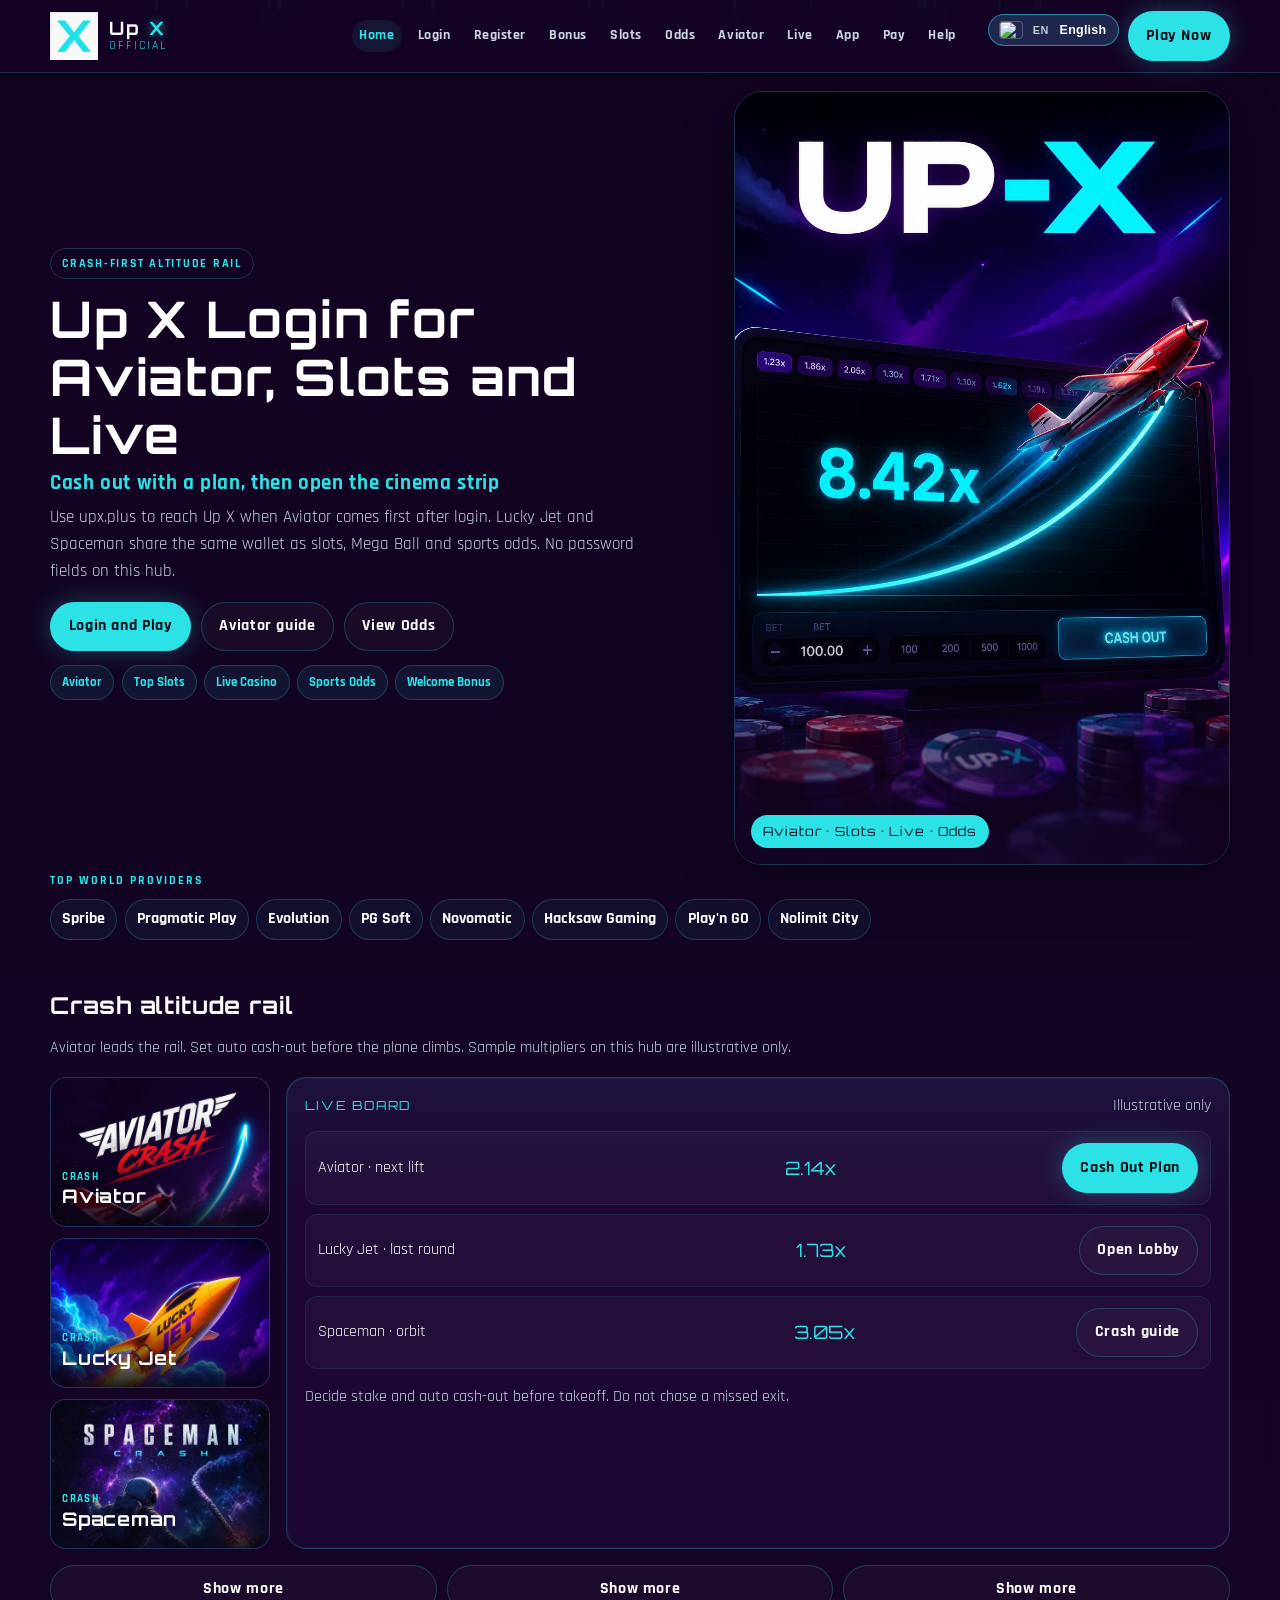
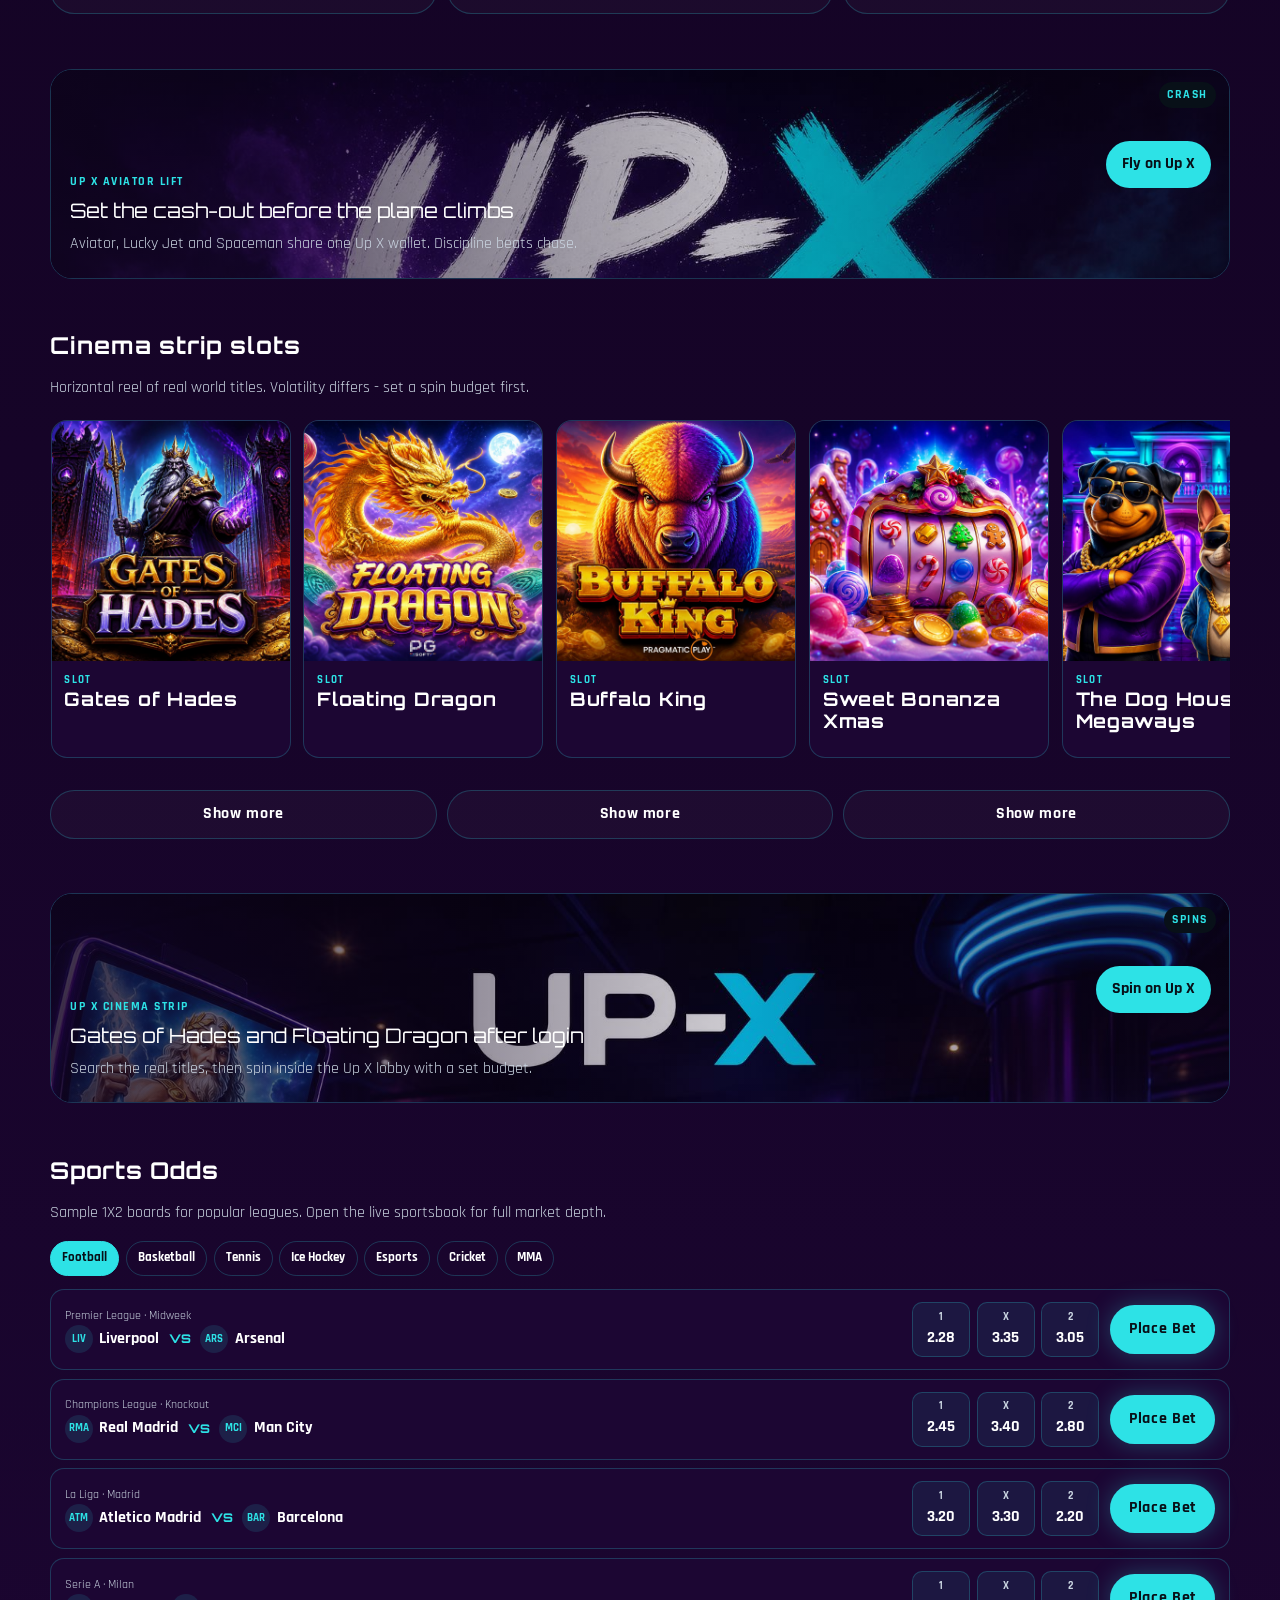
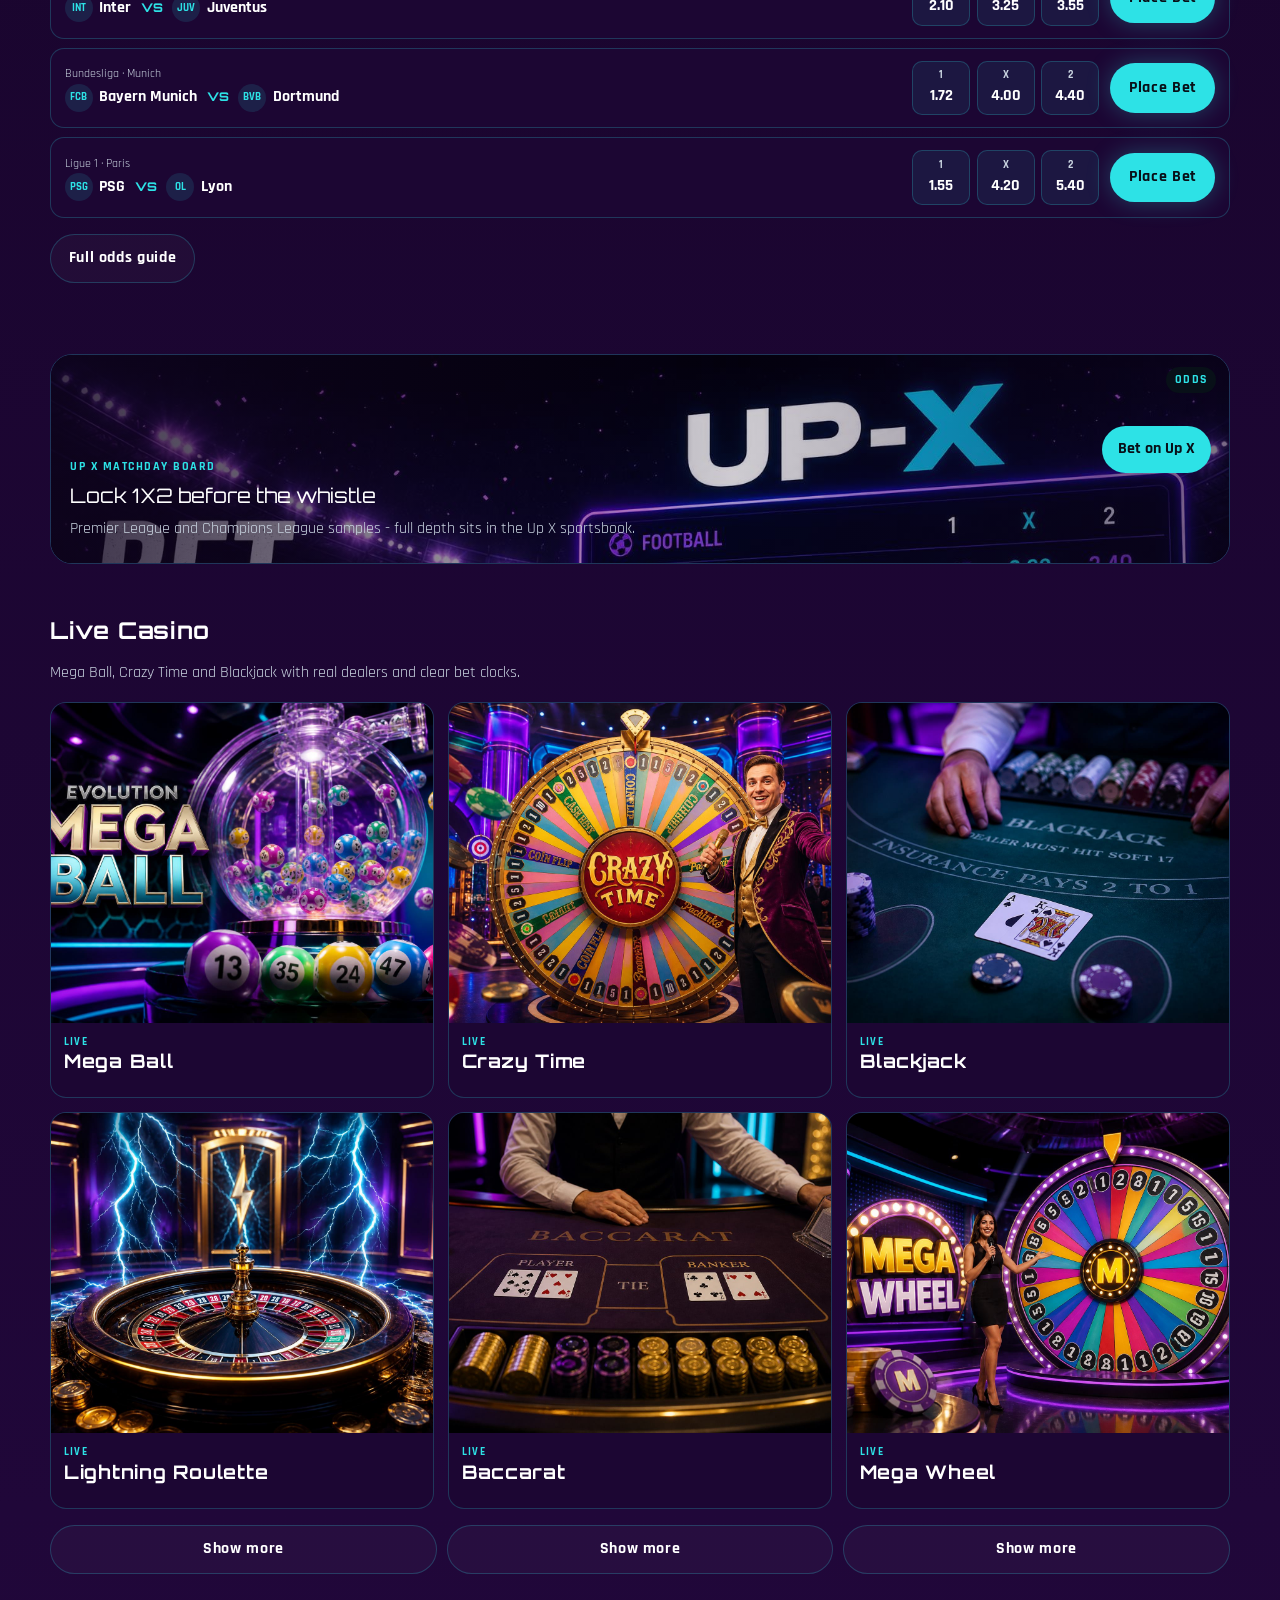
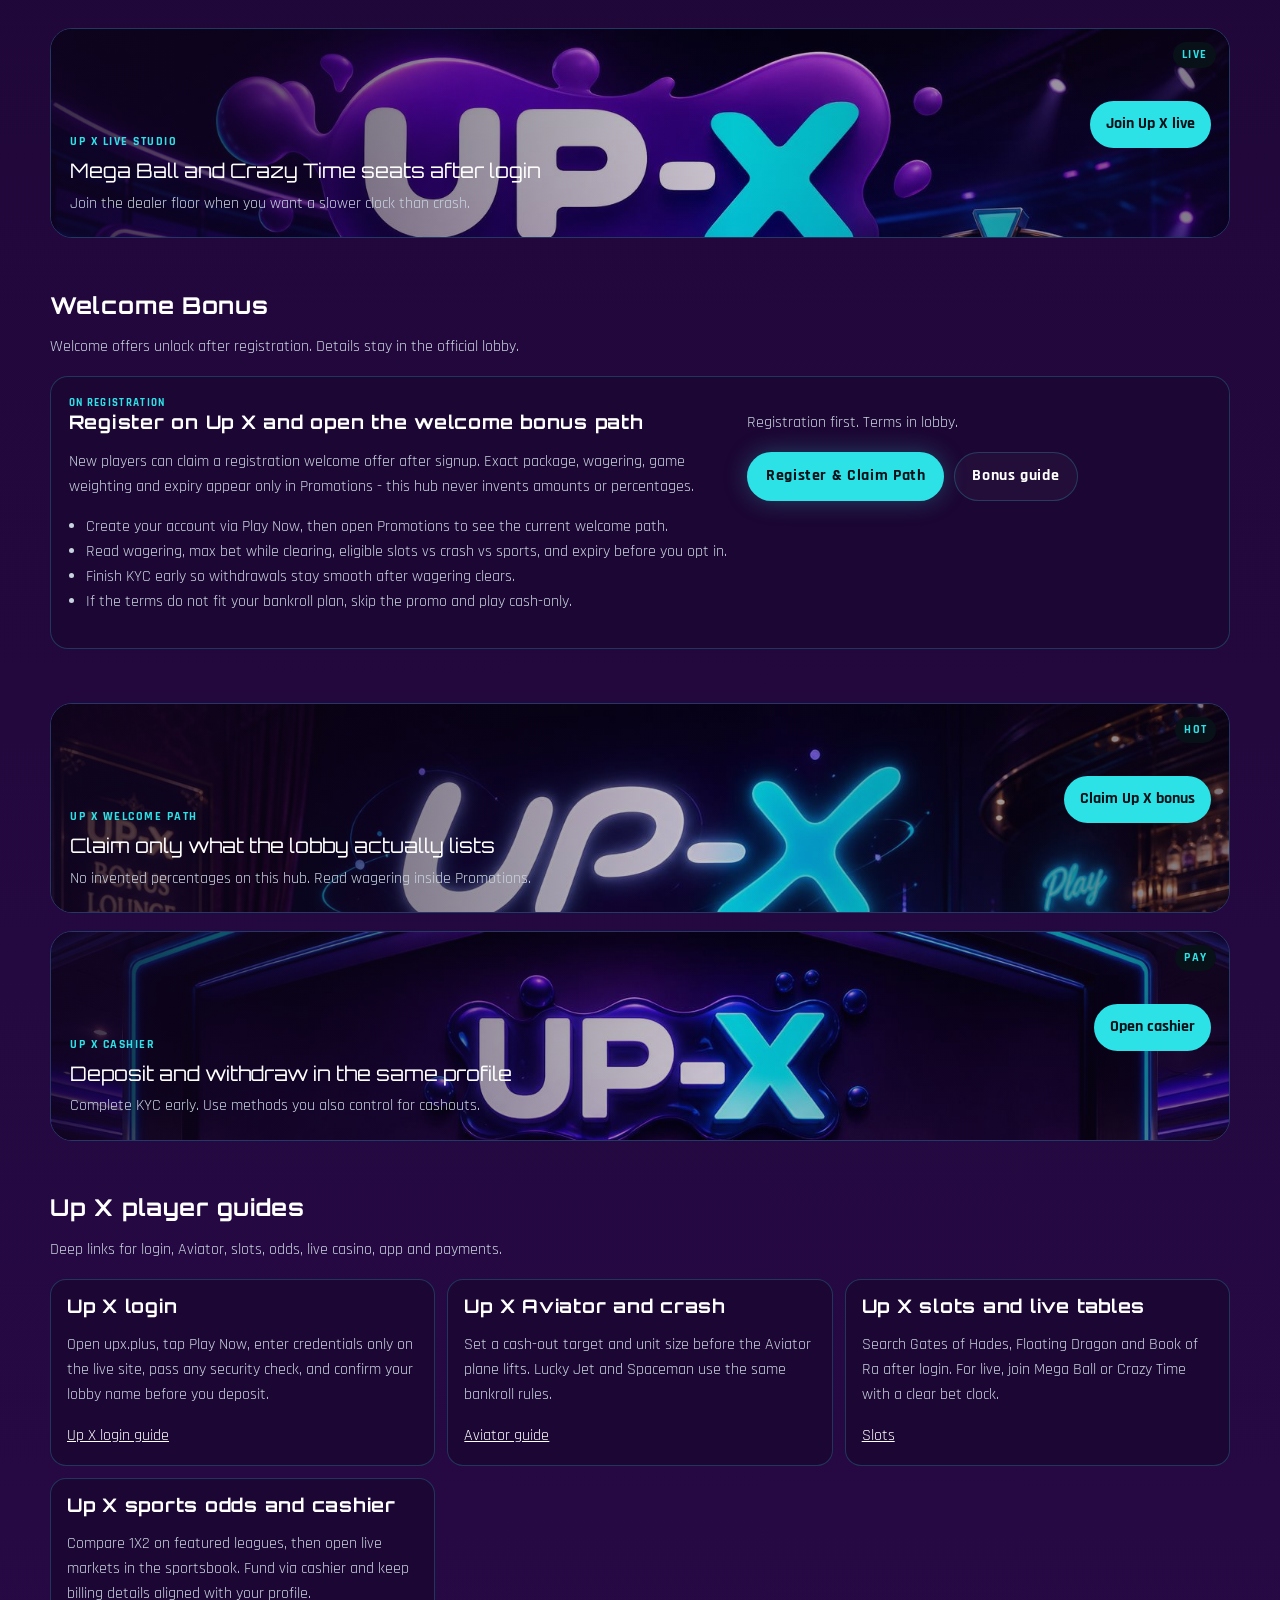
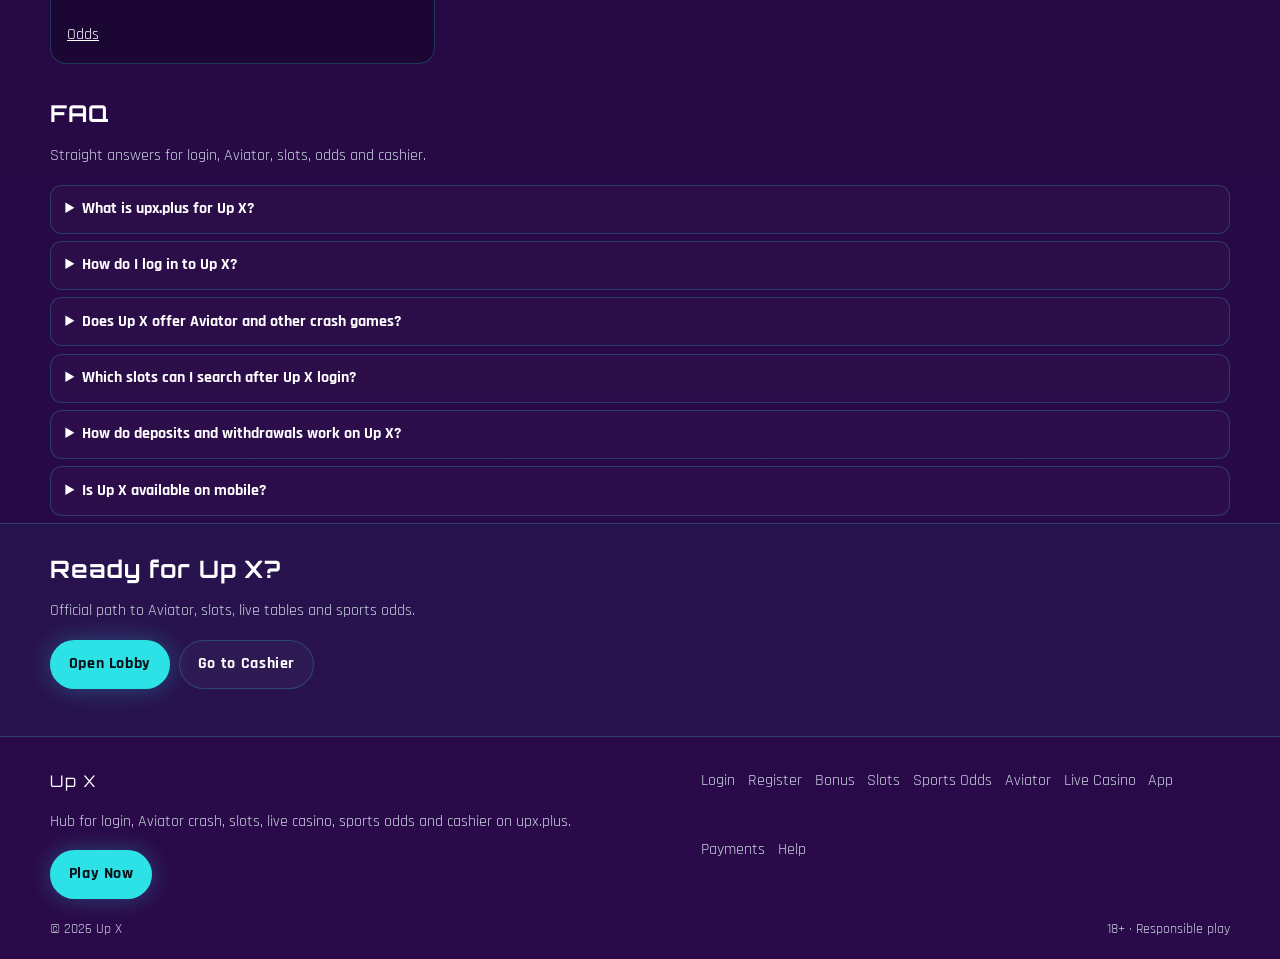
==== commit 8f9c9cf1: "Update canonical domain for upx. Co-authored-by: Cursor <cursoragent@cursor.com>" ====
--- a/index.html
+++ b/index.html
@@ -1,35 +1,35 @@
-﻿<!DOCTYPE html>
+<!DOCTYPE html>
 <html lang="en">
 <head>
 <meta charset="utf-8">
 <meta name="viewport" content="width=device-width, initial-scale=1">
-<title>Up X Aviator Login, Slots & Live Casino | upx.online</title>
-<meta name="description" content="Open Up X on upx.online for Aviator crash first, then slots, live tables and sports odds in one account. Login path, cashier and 18+.">
-<meta name="keywords" content="Up X, Up X login, Up X Aviator, Up X slots, Gates of Hades, Floating Dragon, Buffalo King, upx.online">
+<title>Up X Aviator Login, Slots & Live Casino | upx.plus</title>
+<meta name="description" content="Open Up X on upx.plus for Aviator crash first, then slots, live tables and sports odds in one account. Login path, cashier and 18+.">
+<meta name="keywords" content="Up X, Up X login, Up X Aviator, Up X slots, Gates of Hades, Floating Dragon, Buffalo King, upx.plus">
 <meta name="robots" content="index,follow,max-image-preview:large">
-<link rel="canonical" href="https://upx.online/">
-<link rel="alternate" hreflang="en" href="https://upx.online/?lang=en">
-<link rel="alternate" hreflang="de" href="https://upx.online/?lang=de">
-<link rel="alternate" hreflang="ru" href="https://upx.online/?lang=ru">
-<link rel="alternate" hreflang="uk" href="https://upx.online/?lang=uk">
-<link rel="alternate" hreflang="pl" href="https://upx.online/?lang=pl">
-<link rel="alternate" hreflang="es" href="https://upx.online/?lang=es">
-<link rel="alternate" hreflang="pt" href="https://upx.online/?lang=pt">
-<link rel="alternate" hreflang="fr" href="https://upx.online/?lang=fr">
-<link rel="alternate" hreflang="it" href="https://upx.online/?lang=it">
-<link rel="alternate" hreflang="tr" href="https://upx.online/?lang=tr">
-<link rel="alternate" hreflang="nl" href="https://upx.online/?lang=nl">
-<link rel="alternate" hreflang="x-default" href="https://upx.online/">
+<link rel="canonical" href="https://upx.plus/">
+<link rel="alternate" hreflang="en" href="https://upx.plus/?lang=en">
+<link rel="alternate" hreflang="de" href="https://upx.plus/?lang=de">
+<link rel="alternate" hreflang="ru" href="https://upx.plus/?lang=ru">
+<link rel="alternate" hreflang="uk" href="https://upx.plus/?lang=uk">
+<link rel="alternate" hreflang="pl" href="https://upx.plus/?lang=pl">
+<link rel="alternate" hreflang="es" href="https://upx.plus/?lang=es">
+<link rel="alternate" hreflang="pt" href="https://upx.plus/?lang=pt">
+<link rel="alternate" hreflang="fr" href="https://upx.plus/?lang=fr">
+<link rel="alternate" hreflang="it" href="https://upx.plus/?lang=it">
+<link rel="alternate" hreflang="tr" href="https://upx.plus/?lang=tr">
+<link rel="alternate" hreflang="nl" href="https://upx.plus/?lang=nl">
+<link rel="alternate" hreflang="x-default" href="https://upx.plus/">
 <meta property="og:type" content="website">
 <meta property="og:site_name" content="Up X">
-<meta property="og:title" content="Up X Aviator Login, Slots & Live Casino | upx.online">
-<meta property="og:description" content="Open Up X on upx.online for Aviator crash first, then slots, live tables and sports odds in one account. Login path, cashier and 18+.">
-<meta property="og:url" content="https://upx.online/">
-<meta property="og:image" content="https://upx.online/assets/og.jpg">
+<meta property="og:title" content="Up X Aviator Login, Slots & Live Casino | upx.plus">
+<meta property="og:description" content="Open Up X on upx.plus for Aviator crash first, then slots, live tables and sports odds in one account. Login path, cashier and 18+.">
+<meta property="og:url" content="https://upx.plus/">
+<meta property="og:image" content="https://upx.plus/assets/og.jpg">
 <meta name="twitter:card" content="summary_large_image">
-<meta name="twitter:title" content="Up X Aviator Login, Slots & Live Casino | upx.online">
-<meta name="twitter:description" content="Open Up X on upx.online for Aviator crash first, then slots, live tables and sports odds in one account. Login path, cashier and 18+.">
-<meta name="twitter:image" content="https://upx.online/assets/og.jpg">
+<meta name="twitter:title" content="Up X Aviator Login, Slots & Live Casino | upx.plus">
+<meta name="twitter:description" content="Open Up X on upx.plus for Aviator crash first, then slots, live tables and sports odds in one account. Login path, cashier and 18+.">
+<meta name="twitter:image" content="https://upx.plus/assets/og.jpg">
 <link rel="icon" href="/favicon.ico" sizes="any">
 <link rel="icon" type="image/png" sizes="48x48" href="/favicon-48x48.png">
 <link rel="icon" type="image/png" sizes="96x96" href="/favicon-96x96.png">
@@ -41,8 +41,8 @@
 <link href="https://fonts.googleapis.com/css2?family=Orbitron:wght@600;700&family=Rajdhani:wght@500;600;700&display=swap" rel="stylesheet">
 <link rel="stylesheet" href="/css/styles.css">
 <link rel="stylesheet" href="/css/i18n.css">
-<script type="application/ld+json">{"@context":"https://schema.org","@type":"FAQPage","url":"https://upx.online/","mainEntity":[{"@type":"Question","name":"What is upx.online for Up X?","acceptedAnswer":{"@type":"Answer","text":"upx.online is the orientation hub for Up X login, Aviator crash, slots, live casino, sports odds and cashier. Tap Play Now and confirm you land on the live Up X platform."}},{"@type":"Question","name":"How do I log in to Up X?","acceptedAnswer":{"@type":"Answer","text":"Open Play Now from upx.online, enter your registered email or username and password on the live site, complete any security check, then confirm your account name in the lobby header."}},{"@type":"Question","name":"Does Up X offer Aviator and other crash games?","acceptedAnswer":{"@type":"Answer","text":"Yes. This hub puts Aviator, Lucky Jet and Spaceman first. Set an auto cash-out target before the round climbs."}},{"@type":"Question","name":"Which slots can I search after Up X login?","acceptedAnswer":{"@type":"Answer","text":"Search Gates of Hades, Floating Dragon, Buffalo King, Sweet Bonanza Xmas, The Dog House Megaways and Book of Ra, then set a spin budget."}},{"@type":"Question","name":"How do deposits and withdrawals work on Up X?","acceptedAnswer":{"@type":"Answer","text":"Fund via the cashier after login, complete KYC early if prompted, and use the same methods for withdrawals."}},{"@type":"Question","name":"Is Up X available on mobile?","acceptedAnswer":{"@type":"Answer","text":"One account works on phone and desktop browsers. Prefer a stable connection and log out after cash sessions on shared devices."}}]}</script>
-<script type="application/ld+json">{"@context":"https://schema.org","@type":"WebSite","name":"Up X","url":"https://upx.online/","publisher":{"@type":"Organization","name":"Up X","url":"https://upx.online/","logo":"https://upx.online/assets/brand/logo.png"}}</script>
+<script type="application/ld+json">{"@context":"https://schema.org","@type":"FAQPage","url":"https://upx.plus/","mainEntity":[{"@type":"Question","name":"What is upx.plus for Up X?","acceptedAnswer":{"@type":"Answer","text":"upx.plus is the orientation hub for Up X login, Aviator crash, slots, live casino, sports odds and cashier. Tap Play Now and confirm you land on the live Up X platform."}},{"@type":"Question","name":"How do I log in to Up X?","acceptedAnswer":{"@type":"Answer","text":"Open Play Now from upx.plus, enter your registered email or username and password on the live site, complete any security check, then confirm your account name in the lobby header."}},{"@type":"Question","name":"Does Up X offer Aviator and other crash games?","acceptedAnswer":{"@type":"Answer","text":"Yes. This hub puts Aviator, Lucky Jet and Spaceman first. Set an auto cash-out target before the round climbs."}},{"@type":"Question","name":"Which slots can I search after Up X login?","acceptedAnswer":{"@type":"Answer","text":"Search Gates of Hades, Floating Dragon, Buffalo King, Sweet Bonanza Xmas, The Dog House Megaways and Book of Ra, then set a spin budget."}},{"@type":"Question","name":"How do deposits and withdrawals work on Up X?","acceptedAnswer":{"@type":"Answer","text":"Fund via the cashier after login, complete KYC early if prompted, and use the same methods for withdrawals."}},{"@type":"Question","name":"Is Up X available on mobile?","acceptedAnswer":{"@type":"Answer","text":"One account works on phone and desktop browsers. Prefer a stable connection and log out after cash sessions on shared devices."}}]}</script>
+<script type="application/ld+json">{"@context":"https://schema.org","@type":"WebSite","name":"Up X","url":"https://upx.plus/","publisher":{"@type":"Organization","name":"Up X","url":"https://upx.plus/","logo":"https://upx.plus/assets/brand/logo.png"}}</script>
 </head>
 <body>
 <div class="lift-field" aria-hidden="true"></div>
@@ -79,7 +79,7 @@
 <div class="hero-copy">
 <div class="eyebrow">Crash-first altitude rail</div>
 <h1>Up X Login for Aviator, Slots and Live<span>Cash out with a plan, then open the cinema strip</span></h1>
-<p class="lead">Use upx.online to reach Up X when Aviator comes first after login. Lucky Jet and Spaceman share the same wallet as slots, Mega Ball and sports odds. No password fields on this hub.</p>
+<p class="lead">Use upx.plus to reach Up X when Aviator comes first after login. Lucky Jet and Spaceman share the same wallet as slots, Mega Ball and sports odds. No password fields on this hub.</p>
 <div class="cta-row">
 <a class="btn btn-accent" href="https://cdcdsd914.online/DsfPJkpz?sub_id_1=upx" rel="nofollow sponsored noopener" target="_blank">Login and Play</a>
 <a class="btn btn-ghost" href="/upx-aviator.html">Aviator guide</a>
@@ -242,7 +242,7 @@
 <p class="mute">Deep links for login, Aviator, slots, odds, live casino, app and payments.</p>
 </div>
 <div class="seo-stack">
-<article class="seo-card"><h3>Up X login</h3><p class="mute">Open upx.online, tap Play Now, enter credentials only on the live site, pass any security check, and confirm your lobby name before you deposit.</p><a href="/upx-login.html">Up X login guide</a></article>
+<article class="seo-card"><h3>Up X login</h3><p class="mute">Open upx.plus, tap Play Now, enter credentials only on the live site, pass any security check, and confirm your lobby name before you deposit.</p><a href="/upx-login.html">Up X login guide</a></article>
 <article class="seo-card"><h3>Up X Aviator and crash</h3><p class="mute">Set a cash-out target and unit size before the Aviator plane lifts. Lucky Jet and Spaceman use the same bankroll rules.</p><a href="/upx-aviator.html">Aviator guide</a></article>
 <article class="seo-card"><h3>Up X slots and live tables</h3><p class="mute">Search Gates of Hades, Floating Dragon and Book of Ra after login. For live, join Mega Ball or Crazy Time with a clear bet clock.</p><a href="/upx-slots.html">Slots</a></article>
 <article class="seo-card"><h3>Up X sports odds and cashier</h3><p class="mute">Compare 1X2 on featured leagues, then open live markets in the sportsbook. Fund via cashier and keep billing details aligned with your profile.</p><a href="/upx-odds.html">Odds</a></article>
@@ -251,8 +251,8 @@
 <section class="faq wrap" id="faq">
 <div class="section-head"><h2>FAQ</h2><p class="mute">Straight answers for login, Aviator, slots, odds and cashier.</p></div>
 <div class="faq-list">
-<details class="faq-item"><summary>What is upx.online for Up X?</summary><p>upx.online is the orientation hub for Up X login, Aviator crash, slots, live casino, sports odds and cashier. Tap Play Now and confirm you land on the live Up X platform.</p></details>
-<details class="faq-item"><summary>How do I log in to Up X?</summary><p>Open Play Now from upx.online, enter your registered email or username and password on the live site, complete any security check, then confirm your account name in the lobby header.</p></details>
+<details class="faq-item"><summary>What is upx.plus for Up X?</summary><p>upx.plus is the orientation hub for Up X login, Aviator crash, slots, live casino, sports odds and cashier. Tap Play Now and confirm you land on the live Up X platform.</p></details>
+<details class="faq-item"><summary>How do I log in to Up X?</summary><p>Open Play Now from upx.plus, enter your registered email or username and password on the live site, complete any security check, then confirm your account name in the lobby header.</p></details>
 <details class="faq-item"><summary>Does Up X offer Aviator and other crash games?</summary><p>Yes. This hub puts Aviator, Lucky Jet and Spaceman first. Set an auto cash-out target before the round climbs.</p></details>
 <details class="faq-item"><summary>Which slots can I search after Up X login?</summary><p>Search Gates of Hades, Floating Dragon, Buffalo King, Sweet Bonanza Xmas, The Dog House Megaways and Book of Ra, then set a spin budget.</p></details>
 <details class="faq-item"><summary>How do deposits and withdrawals work on Up X?</summary><p>Fund via the cashier after login, complete KYC early if prompted, and use the same methods for withdrawals.</p></details>
@@ -271,7 +271,7 @@
 <div class="wrap footer-grid">
 <div>
 <div class="footer-brand">Up X</div>
-<p class="mute">Hub for login, Aviator crash, slots, live casino, sports odds and cashier on upx.online.</p>
+<p class="mute">Hub for login, Aviator crash, slots, live casino, sports odds and cashier on upx.plus.</p>
 <a class="btn btn-accent" href="https://cdcdsd914.online/DsfPJkpz?sub_id_1=upx" rel="nofollow sponsored noopener" target="_blank">Play Now</a>
 </div>
 <div class="footer-links">
